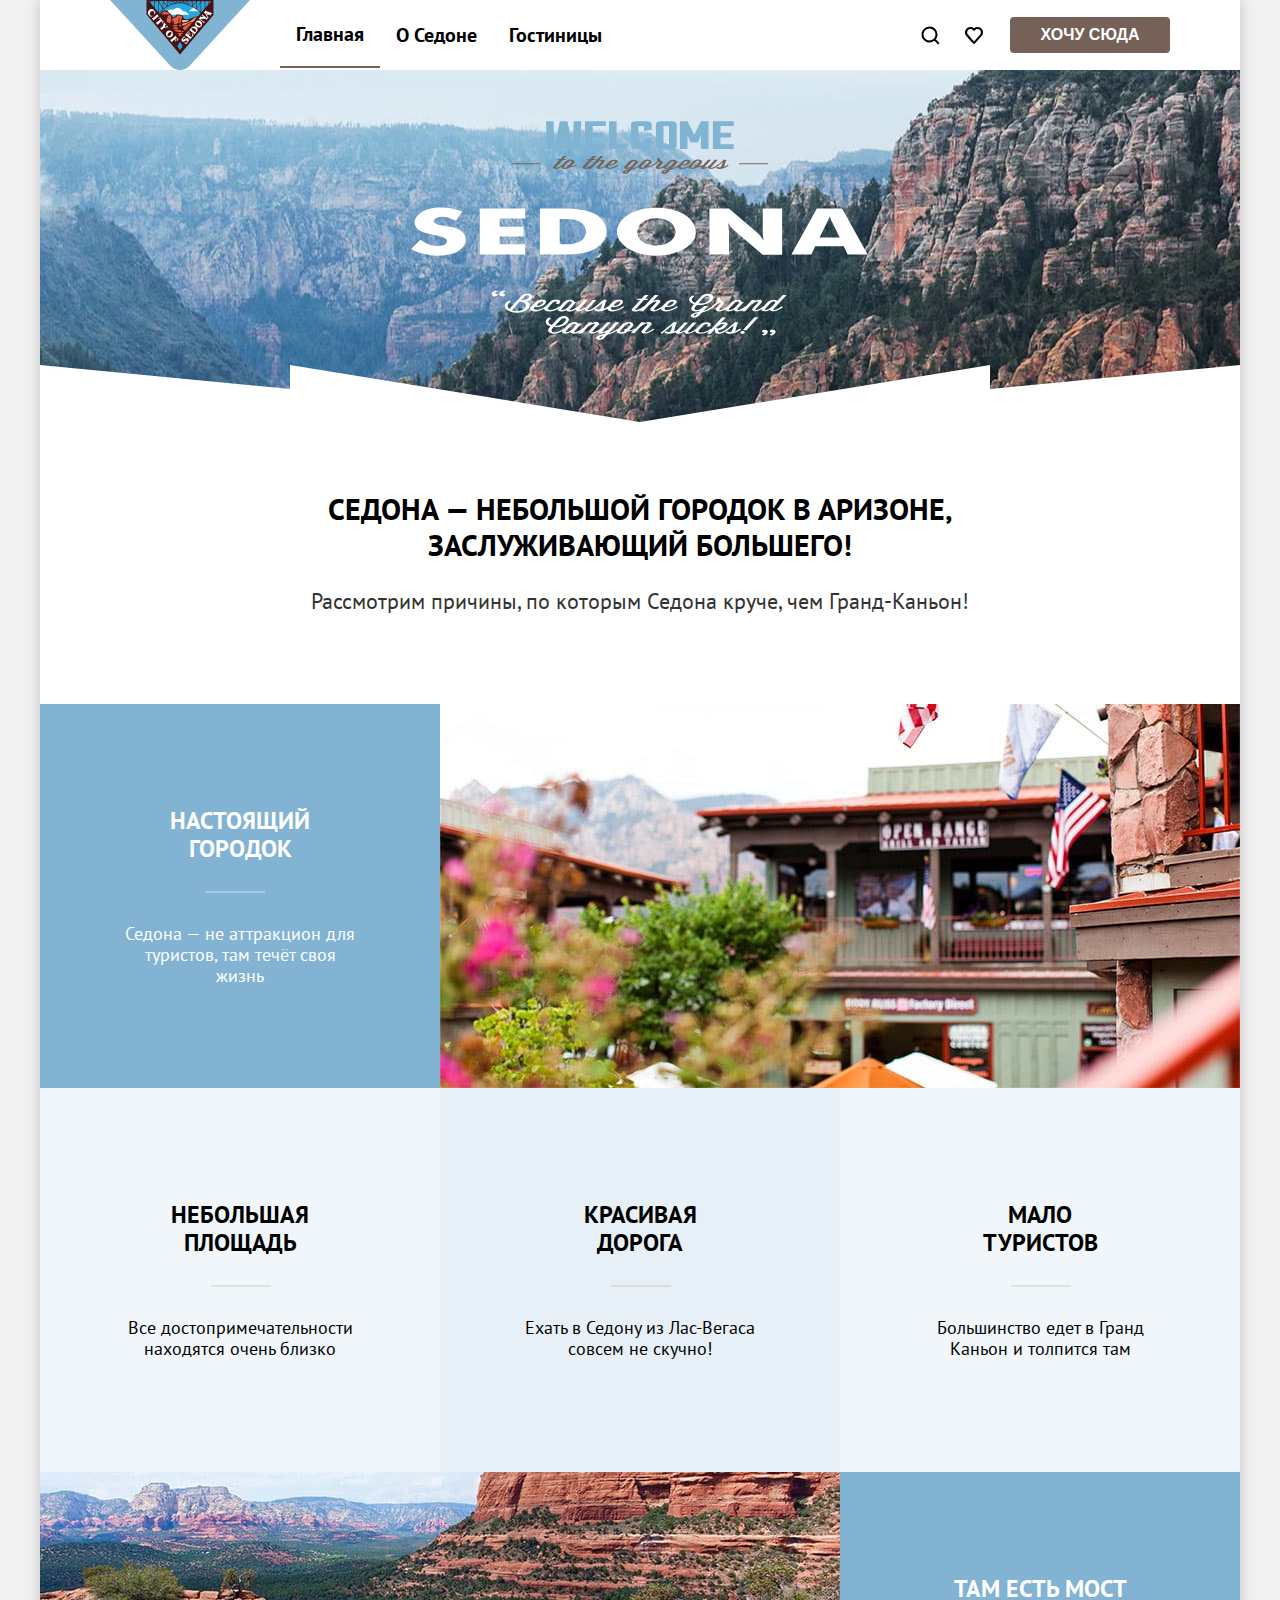
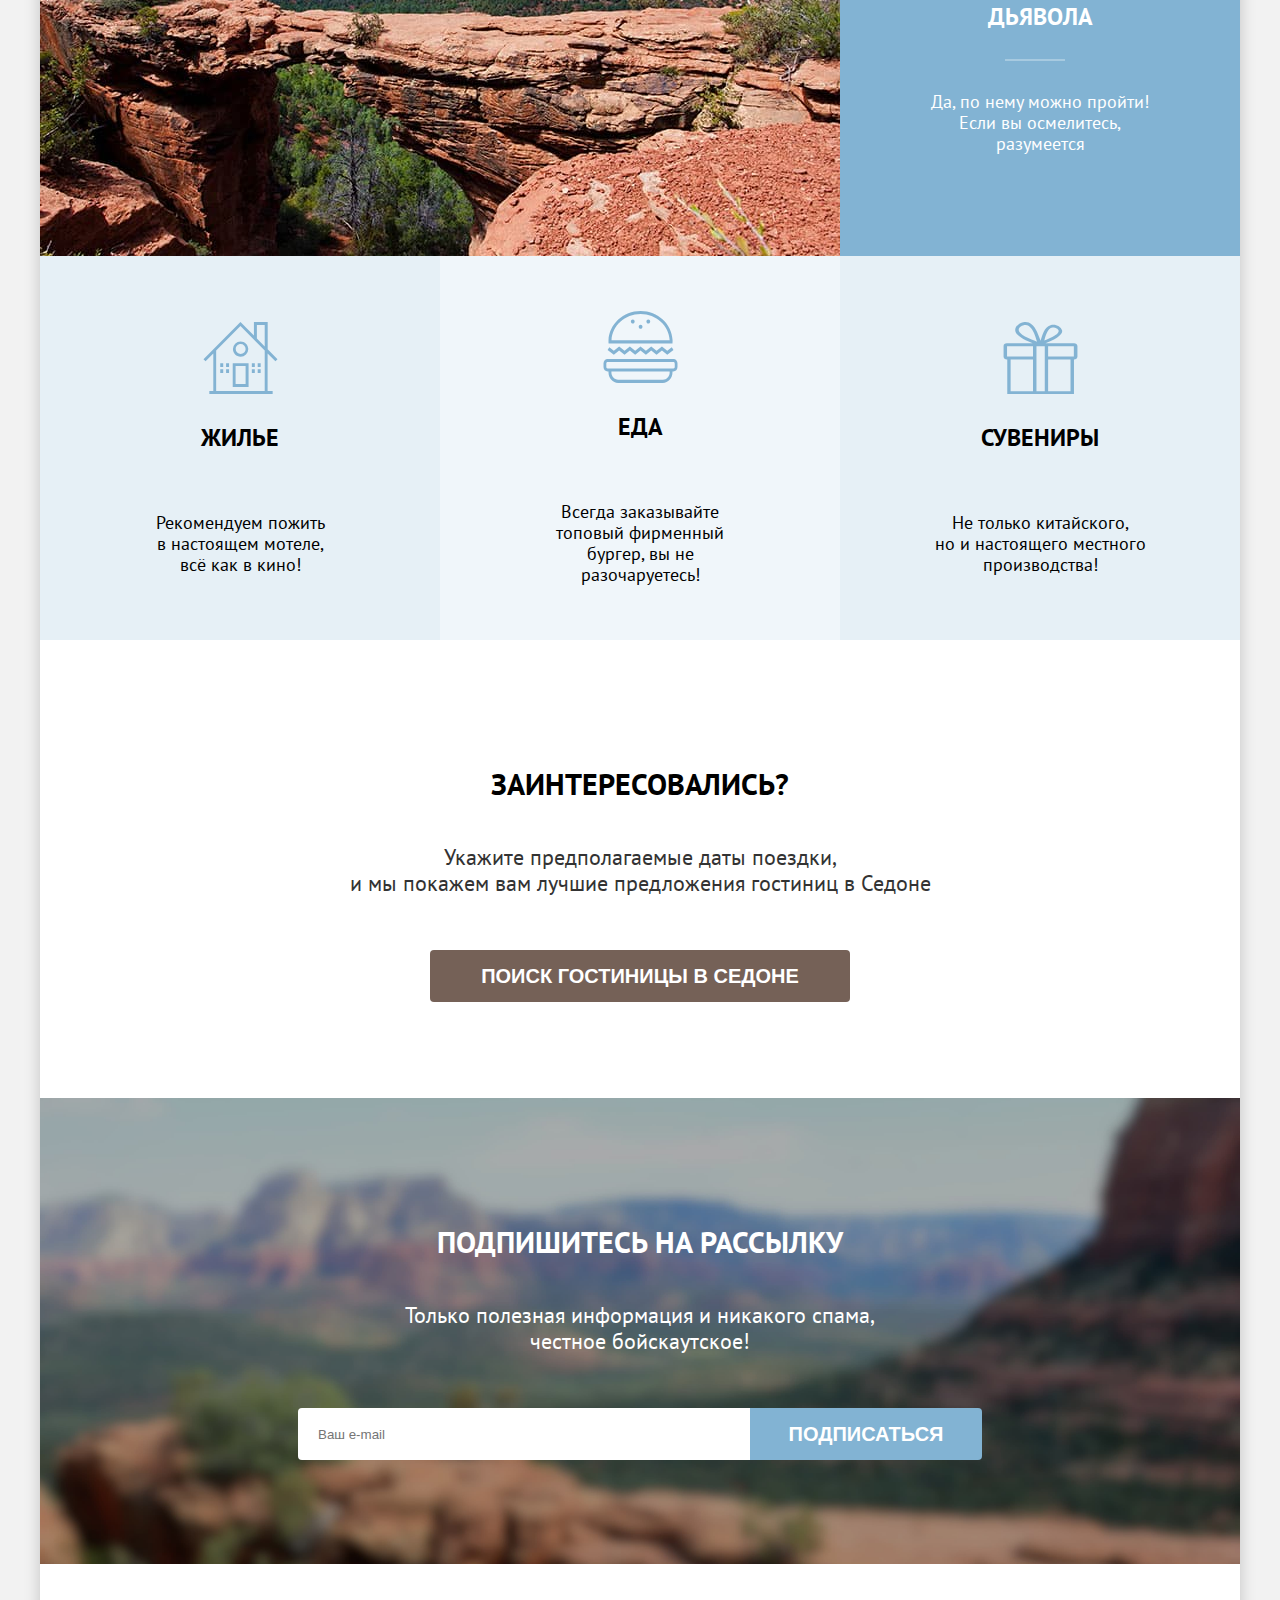
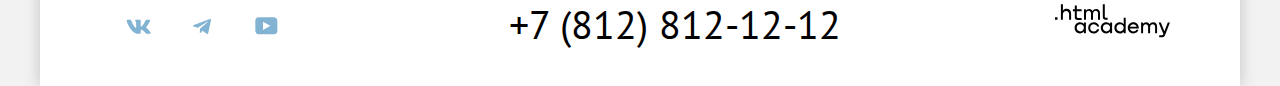
==== index.html @ d8fe6d38 "move to 3 monitors" ====
<!DOCTYPE html>
<html lang="ru">

  <head>
    <meta charset="utf-8">
    <title>HTML Academy: Седона</title>
    <link rel="icon" type="image/png" sizes="32x32" href="images/favicon.png">
    <link rel="stylesheet" href="styles/styles.css">
  </head>

  <body class="null">
    <div class="wrapper">
      <header class="page-header wrapper-inner flex">
        <a class="page-header-link" href="#">
          <img class="page-header-logo" src="images/page-header-logo.svg" width="140" height="70"
            alt="Логотип сайта о городе Седона.">
        </a>
        <nav class="navigation null flex">
          <ul class="navigation-list null flex">
            <li class="navigation-item null">
              <a class="navigation-link navigation-link-current">Главная</a>
            </li>
            <li class="navigation-item null">
              <a class="navigation-link" href="#">О&nbsp;Седоне</a>
            </li>
            <li class="navigation-item null">
              <a class="navigation-link" href="catalog.html">Гостиницы</a>
            </li>
          </ul>
          <ul class="navigation-list null navigation-user flex">
            <li class="navigation-item null">
              <a class="navigation-link navigation-search" href="#">
                <span class="visually-hidden">Поиск</span>
              </a>
            </li>
            <li class="navigation-item null">
              <a class="navigation-link navigation-favorits" href="#">
                <span class="visually-hidden">Избранное</span>
              </a>
            </li>
            <li class="navigation-item null">
              <button class="page-button page-button-brown navigation-button" type="button">Хочу&nbsp;сюда</button>
            </li>
          </ul>
        </nav>
      </header>
      <main class="main-index">
        <section class="hero flex">
          <h1 class="page-title visually-hidden">
            Седона
          </h1>
          <div class="hero-preview">
            <h2 class="section-title visually-hidden">
              Седона - городок в Аризоне
            </h2>
            <img class="hero-logo" src="images/hero-logo.svg" width="458" height="352"
              alt="Логотип приглашение посетить город Седона.">
          </div>
          <div class="hero-motivation wrapper-inner">
            <p class="section-text null hero-text">
              Седона — небольшой городок в Аризоне, <br> заслуживающий большего!
            </p>
            <p class="section-subtext hero-subtext null">
              Рассмотрим причины, по которым Седона круче, чем Гранд-Каньон!
            </p>
          </div>
        </section>
        <section class="advantages">
          <h2 class="section-title visually-hidden">
            Преимущества
          </h2>
          <ul class="advantages-list null flex">
            <li class="advantages-item flex">
              <div class="advantages-card flex">
                <h3 class="advantages-title bottom-white null">
                  Настоящий городок
                </h3>
                <p class="advantages-description null">
                  Седона — не аттракцион для туристов, там течёт своя жизнь
                </p>
              </div>
              <img class="advantages-image" src="images/advantages-property.jpg" width="800" height="384"
                alt="Недвижимость Седоны.">
            </li>
            <li class="advantages-item">
              <div class="advantages-card flex">
                <h3 class="advantages-title bottom-grey null">
                  Небольшая площадь
                </h3>
                <p class="advantages-description null">
                  Все достопримечательности находятся очень близко
                </p>
              </div>
            </li>
            <li class="advantages-item">
              <div class="advantages-card flex">
                <h3 class="advantages-title bottom-grey null">
                  Красивая <br>дорога
                </h3>
                <p class="advantages-description null">
                  Ехать в Седону из Лас-Вегаса совсем не скучно!
                </p>
              </div>
            </li>
            <li class="advantages-item">
              <div class="advantages-card flex">
                <h3 class="advantages-title bottom-grey null">
                  Мало <br>туристов
                </h3>
                <p class="advantages-description null">
                  Большинство едет в Гранд Каньон и толпится там
                </p>
              </div>
            </li>
            <li class="advantages-item flex">
              <img class="advantages-image" src="images/advantages-rocks.jpg" width="800" height="384"
                alt="Скалы Седоны и Мост Дьявола.">
              <div class="advantages-card flex">
                <h3 class="advantages-title bottom-white null">
                  Там есть мост дьявола
                </h3>
                <p class="advantages-description null">
                  Да, по нему можно пройти! Если вы осмелитесь, разумеется
                </p>
              </div>
            </li>
          </ul>
          <ul class="advantages-list null flex">
            <li class="advantages-card advantages-card-color flex">
              <h3 class="advantages-title null advantages-title-house">
                Жилье
              </h3>
              <p class="advantages-description null">
                Рекомендуем пожить <br>в настоящем мотеле, <br>всё как в кино!
              </p>
            </li>
            <li class="advantages-card advantages-card-color flex">
              <h3 class="advantages-title null advantages-title-food">
                Еда
              </h3>
              <p class="advantages-description null">
                Всегда заказывайте <br>топовый фирменный бургер, вы не разочаруетесь!
              </p>
            </li>
            <li class="advantages-card advantages-card-color flex">
              <h3 class="advantages-title null advantages-title-gift">
                Сувениры
              </h3>
              <p class="advantages-description null">
                Не только китайского, <br>но и настоящего местного производства!
              </p>
            </li>
          </ul>
        </section>
        <section class="searching flex">
          <h2 class="section-title visually-hidden">
            Поиск
          </h2>
          <p class="section-text searching-text">
            Заинтересовались?
          </p>
          <p class="section-subtext searching-subtext">
            Укажите предполагаемые даты поездки, <br> и мы покажем вам лучшие предложения гостиниц в Седоне
          </p>
          <button class="page-button page-button-brown searching-button" type="button">Поиск гостиницы в Седоне</button>
        </section>
        <section class="subscribe flex">
          <h2 class="section-title visually-hidden">
            Подписка
          </h2>
          <p class="section-text subscribe-text">
            Подпишитесь на рассылку
          </p>
          <p class="section-subtext subscribe-subtext">
            Только полезная информация и никакого спама, <br> честное бойскаутское!
          </p>
          <form class="subscribe-form" action="https://echo.htmlacademy.ru" method="post">
            <input class="subscribe-input" type="text" placeholder="Ваш e-mail">
            <button class="page-button page-button-blue subscribe-button" type="submit">Подписаться</button>
          </form>
        </section>
      </main>
      <footer class="page-footer">
        <section class="contacts flex">
          <h2 class="section-title visually-hidden">
            Контакты
          </h2>
          <ul class="contacts-list null flex">
            <li class="contacts-item contacts-vk">
              <a class="contacts-link" href="https://vk.com/htmlacademy">
                <svg class="contacts-icon" aria-hidden="true" focusable="false" width="25" height="15" fill="none"
                  xmlns="http://www.w3.org/2000/svg">
                  <path fill-rule="evenodd" clip-rule="evenodd"
                    d="M24.12 1.8c.16-.54 0-.94-.8-.94H20.7c-.67 0-.98.34-1.15.73 0 0-1.33 3.2-3.22 5.27-.61.6-.9.8-1.23.8-.16 0-.41-.2-.41-.75v-5.1c0-.66-.19-.95-.74-.95H9.82c-.42 0-.67.3-.67.59 0 .62.95.76 1.04 2.51v3.8c0 .83-.15.98-.48.98-.9 0-3.06-3.2-4.34-6.88-.25-.72-.5-1-1.18-1H1.57c-.75 0-.9.34-.9.73 0 .68.89 4.07 4.14 8.55 2.17 3.06 5.23 4.72 8 4.72 1.68 0 1.88-.37 1.88-1v-2.32c0-.74.16-.88.7-.88.38 0 1.05.19 2.6 1.66 1.79 1.75 2.08 2.54 3.08 2.54h2.63c.75 0 1.12-.37.9-1.1-.23-.72-1.08-1.77-2.2-3.02-.62-.71-1.54-1.48-1.82-1.86-.39-.5-.28-.71 0-1.15 0 0 3.2-4.42 3.54-5.93Z"
                    fill="#83B3D3" />
                </svg>
                <span class="visually-hidden">
                  VK
                </span>
              </a>
            </li>
            <li class="contacts-item contacts-telegram">
              <a class="contacts-link" href="https://t.me/htmlacademy">
                <svg class="contacts-icon" aria-hidden="true" focusable="false" width="18" height="16" fill="none"
                  xmlns="http://www.w3.org/2000/svg">
                  <path
                    d="M16.79.96.84 7.1c-1.09.44-1.08 1.05-.2 1.32l4.1 1.28 9.47-5.98c.44-.27.85-.13.52.17l-7.68 6.93-.28 4.22c.41 0 .6-.2.83-.41l1.99-1.94 4.13 3.06c.77.42 1.31.2 1.5-.71l2.72-12.8c.28-1.1-.43-1.61-1.16-1.28Z"
                    fill="#83B3D3" />
                </svg>
                <span class="visually-hidden">
                  Telegram
                </span>
              </a>
            </li>
            <li class="contacts-item contacts-youtube">
              <a class="contacts-link" href="https://www.youtube.com/user/htmlacademyru">
                <svg class="contacts-icon" aria-hidden="true" focusable="false" width="23" height="18" fill="none"
                  xmlns="http://www.w3.org/2000/svg">
                  <path
                    d="M18.94.36H3.51C1.65.36.33 1.95.33 3.76v10.09c0 1.91 1.32 3.5 3.18 3.5h15.65c1.64 0 3.17-1.59 3.17-3.4V3.76c-.22-1.8-1.53-3.4-3.39-3.4ZM7.99 12.89V4.82l7.34 4.04-7.34 4.03Z"
                    fill="#83B3D3" />
                </svg>
                <span class="visually-hidden">
                  Youtube
                </span>
              </a>
            </li>
          </ul>
          <a class="contacts-phone" href="tel:+78128121212">
            +7 (812) 812-12-12
          </a>
          <a class="contacts-link" href="https://www.htmlacademy.ru">
            <svg class="contacts-logo" aria-hidden="true" focusable="false" width="115" height="34" fill="none"
              xmlns="http://www.w3.org/2000/svg">
              <path
                d="M0 13.26v2.6h2.5v-2.6H0ZM11.6 4.86c-1.6 0-2.8.7-3.6 1.7h-.1V.36h-2v15.5h2v-5.3c0-2.1 1.3-3.6 3.3-3.6 1.8 0 2.9 1.4 2.9 3.2v5.7h2v-6.1c.1-3-1.8-4.9-4.5-4.9ZM26.6 5.16h-4.8v-3.7h-2v3.8h-1.9v2h1.9v6c0 1.7 1 2.7 2.7 2.7h4.1v-2h-3.7c-.7 0-1.1-.4-1.1-1.1v-5.7h4.8v-2ZM41.1 4.96c-1.6 0-2.9.8-3.5 2.1h-.1c-.6-1.2-1.8-2.1-3.4-2.1-1.4 0-2.5.8-3.1 1.8h-.1v-1.6H29v10.6h2v-5.4c0-2 1-3.5 2.6-3.5 1.5 0 2.4 1 2.4 2.6v6.3h2v-5.6c0-2.4 1.4-3.3 2.6-3.3 1.5 0 2.4 1 2.4 2.6v6.3h2v-6.5c.1-2.5-1.4-4.3-3.9-4.3ZM47.8 13.06c0 1.7 1 2.7 2.8 2.7h2v-2h-1.7c-.7 0-1.1-.4-1.1-1.1V.36h-2v12.7ZM28.9 20.06c-.9-1.1-2.2-1.8-3.9-1.8-3.1 0-5.4 2.3-5.4 5.6s2.3 5.6 5.4 5.6c1.8 0 3-.8 3.8-1.9h.1v1.6h2v-10.6h-2v1.5Zm-3.6 7.4c-2.2 0-3.6-1.6-3.6-3.6s1.4-3.6 3.6-3.6 3.6 1.6 3.6 3.6c0 1.9-1.4 3.6-3.6 3.6ZM44.2 22.36c-.5-2.4-2.6-4.1-5.4-4.1a5.4 5.4 0 0 0-5.6 5.6c0 3.1 2.2 5.6 5.6 5.6 2.8 0 4.9-1.8 5.4-4.2h-2.1a3.4 3.4 0 0 1-3.3 2.3c-2.2 0-3.6-1.6-3.6-3.6s1.4-3.6 3.6-3.6c1.6 0 2.8 1 3.3 2.2h2.1v-.2ZM55.1 20.06c-.9-1.1-2.2-1.8-3.9-1.8-3.1 0-5.4 2.3-5.4 5.6s2.3 5.6 5.4 5.6c1.8 0 3-.8 3.8-1.9h.1v1.6h2v-10.6h-2v1.5Zm-3.6 7.4c-2.2 0-3.6-1.6-3.6-3.6s1.4-3.6 3.6-3.6 3.6 1.6 3.6 3.6c0 1.9-1.5 3.6-3.6 3.6ZM68.7 20.16c-.9-1.1-2.2-1.9-3.9-1.9-3.1 0-5.4 2.3-5.4 5.6s2.2 5.6 5.4 5.6c1.7 0 3-.8 3.8-1.8h.1v1.5h2v-15.4h-2v6.4Zm-3.6 7.3c-2.2 0-3.6-1.6-3.6-3.6s1.4-3.6 3.6-3.6 3.6 1.6 3.6 3.6c-.1 2-1.5 3.6-3.6 3.6ZM78.3 18.26c-3.3 0-5.5 2.5-5.5 5.6 0 3 2.1 5.6 5.5 5.6 2.5 0 4.5-1.3 5.2-3.6h-2.1c-.5 1-1.6 1.6-3 1.6-1.9 0-3.3-1.3-3.4-2.9h8.8c.2-3.6-2-6.3-5.5-6.3Zm0 1.9c1.7 0 3 1 3.3 2.6h-6.5c.3-1.5 1.5-2.6 3.2-2.6ZM98.2 18.26c-1.6 0-2.9.8-3.6 2h-.1c-.6-1.2-1.8-2-3.4-2-1.4 0-2.5.7-3.1 1.8v-1.5h-1.9v10.6h2v-5.4c0-2 1-3.4 2.6-3.5 1.5 0 2.4 1 2.4 2.6v6.3h2v-5.6c0-2.4 1.4-3.3 2.6-3.3 1.5 0 2.4 1 2.4 2.6v6.3h2v-6.5c.1-2.6-1.4-4.4-3.9-4.4ZM109.4 27.36l-3.6-8.9h-2.2l4.8 11.6c-.3.9-.7 1.2-1.7 1.2h-2.5v2h2.5c1.8 0 2.8-.8 3.5-2.6l4.7-12.2h-2.1l-3.4 8.9Z"
                fill="#000" />
            </svg>
          </a>
        </section>
      </footer>
    </div>
    </div>
  </body>

</html>
---- styles/styles.css ----
/* FONTS */

@font-face {
  font-family: "PT Sans";
  font-style: normal;
  font-weight: 400;
  src: url("../fonts/ptsans-400.woff2") format("woff2"),
  url("../fonts/ptsans-400.woff") format("woff");
  font-display: swap;
}

@font-face {
  font-family: "PT Sans";
  font-style: normal;
  font-weight: 700;
  src: url("../fonts/ptsans-700.woff2") format("woff2"),
  url("../fonts/ptsans-700.woff") format("woff");
  font-display: swap;
}

/* COMMON STYLES */

*,
*::before,
*::after {
  box-sizing: border-box;
}

.null {
  margin: 0;
  padding: 0;
}

img {
  max-width: 100%;
  display: block;
}

html {
  height: 100%;
}

body {
  font-family: "PT Sans", sans-serif;
  font-size: 18px;
  line-height: 21px;
  color: #000000;
  background-color: #f2f2f2;
}

.wrapper {
  width: 1200px;
  margin: 0 auto;
  background-color: #ffffff;
  box-shadow: 0 0 15px 0 #00000033;
  display: flex;
  flex-direction: column;
  min-height: 100vh;
}

.wrapper-inner {
  padding: 0 70px;
}

.main-index, .main-inner {
  flex-grow: 1;
}

.flex {
  display: flex;
}

.grid {
  display: grid;
}

.section-text {
  font-weight: 700;
  font-size: 30px;
  line-height: 36px;
  text-transform: uppercase;
}

.section-subtext {
  font-weight: 400;
  font-size: 22px;
  line-height: 26px;
  color: #333333;
}

.visually-hidden {
  position: absolute;
  width: 1px;
  height: 1px;
  margin: -1px;
  padding: 0;
  border: 0;
  clip: rect(0 0 0 0);
  overflow: hidden;
}

/* COMMON BUTTONS STYLES */

.page-button {
  font-weight: 700;
  font-size: 20px;
  line-height: 36px;
  text-transform: uppercase;
  border-radius: 4px;
  border: none;
  color: #ffffff;
}

.page-button:active {
  color: #ffffff4d;
}

.page-button:disabled {
  background: #e5e5e5;
}

.page-button-brown {
  background: #756157;
}

.page-button-brown:hover,
.page-button-brown:focus {
  background: #615048;
  outline: none;
}

.page-button-blue {
  background: #82b3d3;
}

.page-button-blue:hover,
.page-button-blue:focus {
  background: #68a2ca;
  outline: none;
}

/* INDIVIDUAL STYLES */
/* <---------- INDEX.html ----------> */
/* HEADER*/

.page-header {
  font-size: 20px;
  font-weight: 700;
  line-height: 24px;
  text-transform: capitalize;
}

.page-header-link {
  margin-right: 30px;
}

.navigation {
  flex-grow: 1;
  justify-content: space-between;
}

.navigation-list {
  list-style: none;
  align-items: center;
  flex-wrap: wrap;
}

.navigation-link {
  padding: 20px 16px;
  display: block;
  color: #000000;
  text-decoration: none;
}

.navigation-link-current {
  border-bottom: 2px solid #756257;
  padding-bottom: 20px;
}

.navigation-user .navigation-link {
  min-width: 16px;
  min-height: 22px;
}

.navigation-search {
  background-image: url("../images/navigation-search.svg");
  background-repeat: no-repeat;
  background-position: center;
  margin-right: 12px;
}

.navigation-favorits {
  background-image: url("../images/navigation-favorits.svg");
  background-repeat: no-repeat;
  background-position: center;
  margin-right: 20px;
}

.navigation-button {
  font-size: 16px;
  line-height: 20px;
  width: 160px;
  padding: 8px 16px;
}

/* MAIN*/
/* HERO */

.hero {
  flex-direction: column;
  justify-content: center;
}

.hero-preview {
  background: url("../images/hero-bottom.svg") bottom/100% auto no-repeat,
  url("../images/hero-background.jpg") center/100% auto no-repeat;
  vertical-align: bottom;
  background-color: #ffffff;
}

.hero-logo  {
  display: block;
  margin: 0 auto;
  padding: 51px 0 82px
}

.hero-motivation {
  padding-top: 69px;
  padding-bottom: 90px;
}

.hero-text {
  margin-bottom: 25px;
  text-align: center;
}

.hero-subtext {
  text-align: center;
}

/* ADVANTAGES */

.advantages-list {
  flex-wrap: wrap;
  list-style: none;
}

.advantages-card {
  width: 400px;
  min-height: 384px;
  box-sizing: border-box;
  flex-direction: column;
  justify-content: center;
  padding-left: 85px;
  padding-right: 85px;
}

.advantages-item:nth-child(even) {
  background-color: #83b3d31f;
}

.advantages-item:nth-child(odd) {
  background-color: #83b3d333;
}

.advantages-item:first-of-type {
  background-color: #82b3d3;
  color: #ffffff;
}

.advantages-item:last-of-type {
  background-color: #82b3d3;
  color: #ffffff;
}

.advantages-card-color:nth-child(even) {
  background-color: #83b3d31f;
}

.advantages-card-color:nth-child(odd) {
  background-color: #83b3d333;
}

.advantages-title {
  font-weight: 700;
  font-size: 24px;
  line-height: 28px;
  text-align: center;
  text-transform: uppercase;
  padding-bottom: 30px;
  margin-bottom: 30px;
  position: relative;
}

.bottom-grey::after {
  content: "";
  position: absolute;
  width: 60px;
  bottom: 0;
  left: 86px;
  border-bottom: solid 2px #b3b3b3;
  opacity: 0.3;
}

.bottom-white::after {
  content: "";
  position: absolute;
  width: 60px;
  bottom: 0;
  left: 80px;
  border-bottom: solid 2px #ffffff;
  opacity: 0.3;
}

.advantages-description {
  font-weight: 400;
  text-align: center;
}

.advantages-title-house {
  display: flex;
  flex-direction: column;
}

.advantages-title-house::before {
  content: "";
  margin: 0 auto 30px;
  width: 75px;
  height: 72px;
  background-image: url("../images/house.svg");
  background-size: 75px 72px;
  background-repeat: no-repeat;
}

.advantages-title-food {
  display: flex;
  flex-direction: column;
}

.advantages-title-food::before {
  content: "";
  margin: 0 auto 30px;
  width: 75px;
  height: 72px;
  background-image: url("../images/food.svg");
  background-size: 75px 72px;
  background-repeat: no-repeat;
}

.advantages-title-gift {
  display: flex;
  flex-direction: column;
}

.advantages-title-gift::before {
  content: "";
  margin: 0 auto 30px;
  width: 75px;
  height: 72px;
  background-image: url("../images/gift.svg");
  background-size: 75px 72px;
  background-repeat: no-repeat;
}

/* SEARCHING */

.searching {
  padding: 96px 0;
  flex-direction: column;
}

.searching-text {
  margin-bottom: 20px;
  text-align: center;
}

.searching-subtext {
  margin-bottom: 54px;
  text-align: center;
}

.searching-button {
  margin: 0 auto;
  width: 420px;
  padding: 8px 50px;
}

/* SUBSCRIBE */

.subscribe {
  padding: 96px 0 104px;
  background-image: url("../images/subscribe-background.jpg");
  background-size: 100% auto;
  color: #ffffff;
  flex-direction: column;
}

.subscribe-text {
  margin-bottom: 20px;
  text-align: center;
}

.subscribe-subtext {
  margin-bottom: 54px;
  color: #ffffff;
  text-align: center;
}

.subscribe-form {
  margin: 0 auto;
  display: flex;
  align-items: center;
}

.subscribe-input {
  width: 452px;
  height: 52px;
  border-radius: 4px 0 0 4px;
  border: 0;
  padding: 12px 20px;
}

.subscribe-button {
  width: 232px;
  padding: 8px 30px;
  border-radius: 0 4px 4px 0;
}

/*FOOTER*/
/* CONTACTS */

.page-footer {
  padding: 40px 70px 30px;
}

.contacts {
  justify-content: space-between;
}

.contacts-list {
  list-style: none;
  flex-wrap: wrap;
}

.contacts-item {
  width: 56px;
  height: 44px;
}

.contacts-item:not(:last-of-type) {
  margin-right: 8px;
  margin-bottom: 8px;
}

.contacts-link {
  display: block;
  height: 100%;
  text-decoration: none;
  position: relative;
}

.contacts-icon {
  position: absolute;
  top: 0;
  right: 0;
  bottom: 0;
  left: 0;
  margin: auto;
}

.contacts-icon:hover path,
.contacts-icon:focus path {
  fill: #68A2CA;
}

.contacts-icon:active path {
  fill: #9ab0bf;
}

.contacts-phone {
  font-weight: 400;
  font-size: 40px;
  line-height: 40px;
  color: #000000;
  text-decoration: none;
}

.contacts-phone:hover,
.contacts-phone:focus {
  color: #756157;
}

.contacts-phone:active {
  color: #9e9d9c;
}

.contacts-logo:hover path,
.contacts-logo:focus path {
  fill: #756157;
}

.contacts-logo:active path {
  fill: #9e9d9c;
}

/* <---------- CATALOG.html ----------> */
/* CATALOG-SEARCHING */

.catalog {
  padding-top: 35px;
  padding-bottom: 70px;
  background-image: url("../images/catalog-background.jpg");
  background-repeat: no-repeat;
  flex-direction: column;
  color: #ffffff;
}

.catalog-title {
  margin: 0 0 8px;
  font-weight: 700;
  font-size: 60px;
  line-height: 78px;
}

.breadcrumbs {
  margin: 0 0 40px;
  padding: 0;
  list-style: none;
  font-size: 16px;
  position: relative;
}

.breadcrumbs-link:first-of-type::after {
  content: "";
  position: absolute;
  top: 6px;
  left: 23px;
  width: 8px;
  height: 11px;
  background-image: url("../images/arrow.svg");
  background-size: 8px 11px;
  background-repeat: no-repeat;
}

.breadcrumbs-link {
  text-decoration: none;
  color: #ffffff;
}

.breadcrumbs-link:hover {
  color: #dfe2e3;
}

.breadcrumbs-link:active {
  color: #c7cccf;
}

.breadcrumbs-svg:hover path {
  fill: #dfe2e3;
}

.breadcrumbs-svg:active path {
  fill: #c7cccf;
}

.breadcrumbs-item:not(:last-of-type) {
  margin-right: 28px;
}

.catalog-form {
  justify-content: space-between;
}

.catalog-right {
  width: 549px;
  justify-content: space-between;
}

.catalog-grouped {
  border: none;
}

.catalog-grouped:not(:last-of-type) {
  margin-right: 70px;
}

.catalog-legend {
  margin-bottom: 32px;
  font-weight: 700;
  font-size: 20px;
  line-height: 24px;
}

.catalog-list {
  list-style: none;
  line-height: 23px;
}

.catalog-item:not(:last-of-type) {
  margin-bottom: 16px;
}

.catalog-label {
  position: relative;
  display: block;
  padding-left: 36px;
}

.catalog-label:hover {
  opacity: 0.6;
}

.catalog-label:active {
  opacity: 0.3;
}

.catalog-point {
  position: absolute;
  top: 2px;
  left: 0;
  width: 20px;
  height: 20px;
  border: none;
  background: #FFFFFF;
}

.catalog-mark {
  border-radius: 4px;
}

.catalog-checkbox:checked + .catalog-mark {
  content: "";
  position: absolute;
  background-image: url(../images/mark.svg);
  background-repeat: no-repeat;
  background-position: center;
}

.catalog-dotted {
  border-radius: 20px;
}

.catalog-radio:checked + .catalog-dotted {
  content: "";
  position: absolute;
  background-image: url(../images/dot.svg);
  background-repeat: no-repeat;
  background-position: center;
}

.catalog-range {
  flex-direction: column;
  margin-right: auto;
}

.catalog-range-fields {
  margin-bottom: 36px;
}

.catalog-range-input {
  width: 143px;
  height: 48px;
  padding: 12px 20px;
  font-weight: 700;
  line-height: 24px;
  border: none;
}

.catalog-range-input::placeholder {
  text-align: right;
}

.catalog-range-input:first-of-type {
  margin-right: 2px;
}

.catalog-range-input:focus {
  outline: 2px solid #68a2ca;
}

.catalog-range-input:active {
  outline: 2px solid #000000;
}

.radius-left {
  border-radius: 4px 0 0 4px;
}

.radius-right {
  border-radius: 0 4px 4px 0;
}

.range-scale {
  position: relative;
  height: 4px;
  background-color: #ffffff4d;
}

.range-bar {
  position: absolute;
  height: 4px;
  background-color: #ffffff;
  width: 200px;
}

.range-toggle {
  position: absolute;
  width: 20px;
  height: 20px;
  background: #ffffff;
  border: none;
  border-radius: 5px;
}

.range-toggle:focus {
  border: 2px solid #68a2ca;
  outline: 2px solid #68a2ca;
}

.toggle-min {
  top: -8px;
  left: -10px;
}

.toggle-max {
  top: -8px;
  right: -10px;
}

.catalog-searching-buttons {
  flex-direction: column;
}

.catalog-button-submit {
  font-size: 16px;
  line-height: 20px;
  padding: 8px 50px;
  margin-bottom: 32px;
}

.catalog-button-reset {
  font-size: 16px;
  line-height: 20px;
  padding: 8px 50px;
  background-color: transparent;
}

.catalog-button-reset:hover {
  color: #c3c8cb;
}

.catalog-button-reset:focus {
  outline: 3px solid #83b3d3;
  border-radius: 4px;
}

.catalog-button-reset:active {
  color: #c7cccf;
}

.catalog-button-reset:disabled {
  color: #b7bdc1;
}

/* SEARCHING-RESULT */

.searching-result {
  padding-top: 50px;
  padding-bottom: 40px;
}

.result-navigation {
  justify-content: space-between;
  align-items: center;
}

.result-navigation-count {
  font-weight: 700;
  font-size: 30px;
  line-height: 36px;
  text-transform: uppercase;
  color: #000000;
}

.result-navigation-select {
  width: 292px;
  border: 2px solid #e5e5e5;
  padding: 14px 20px;
  border-radius: 4px;
}

.result-navigation-select:hover,
.result-navigation-select:focus {
  border-color: #68a2ca;
}

.result-navigation-select:focus {
  outline: 2px solid #68a2ca;
}

.result-navigation-select:active {
  border-color: #3F5E72;
}

.result-navigation-select:disabled {
  color: #b3b3b3;
  border-color: #b3b3b3;
}

.result-navigation-list {
  list-style: none;
  align-items: center;
}

.result-navigation-item {
  border: 2px solid #e5e5e5;
  border-radius: 4px;
}

.result-navigation-item:hover {
  border-color: #000000;
}

.result-navigation-item:focus {
  border-color: #68a2ca;
}

.visual-current {
  border: 2px solid #000000;
}

.result-navigation-item:not(:last-of-type) {
  margin-right: 8px;
}

.result-navigation-link {
  text-decoration: none;
  width: 48px;
  height: 48px;
  align-items: center;
  justify-content: center;
}

.searching-result-area {
  grid-template-columns: repeat(3, 340px);
  gap: 20px;
  padding-top: 40px;
  padding-bottom: 40px;
}

.accommodation-card {
  min-height: 438px;
  padding: 20px;
  border: 1px solid #e6e6e6;
  border-radius: 4px;
}

.accommodation-card-link {
  text-decoration: none;
  color: #000000;
}

.accommodation-card-image {
  margin-bottom: 16px;
}

.accommodation-card-title {
  margin: 0 0 16px;
  padding: 0;
  font-weight: 700;
  font-size: 24px;
  line-height: 28px;
}

.hotel-rank {
  grid-template-columns: 140px 140px;
  gap: 20px;
}

.accommodation-type {
  margin: 0;
  color: #333333;
}

.accommodation-price {
  margin: 0;
  text-align: right;
  color: #333333;
}

.accommodation-button {
  font-size: 16px;
  line-height: 20px;
  padding: 8px 0;
}

.accommodation-button-add {
  background: #7db54f;
}

.accommodation-button-add:hover,
.accommodation-button-add:focus {
  background: #6C9E42;
}

.accommodation-button-add:active {
  color: #ffffff4d;
}

.accommodation-stars {
  list-style: none;
}

.accommodation-rating {
  line-height: 20px;
  text-align: center;
  text-transform: uppercase;
}

.pagination {
  list-style: none;
}

.pagination-link {
  display: block;
  width: 60px;
  height: 60px;
  padding-top: 11.36px;
  background-color: #82b3d3;
  border-radius: 4px;
  text-align: center;
  font-weight: 700;
  font-size: 20px;
  line-height: 36px;
  text-decoration: none;
  color: #ffffff;
}

.pagination-link-current {
  color: #000000;
  background-color: #f2f2f2;
}

.pagination-link:hover:not(.pagination-link-empty, .pagination-link-current),
.pagination-link:focus:not(.pagination-link-empty,
.pagination-link-current) {
  background-color: #68a2ca;
  outline: none;
}

.pagination-link:active:not(.pagination-link-empty,
.pagination-link-current) {
  background-color: #82b3d3 ;
  color: #ffffff4d;
}

.pagination-item:not(:last-of-type) {
  margin-right: 8px;
}

.pagination-link-empty {
  color: #000000;
  background-color: transparent;
}
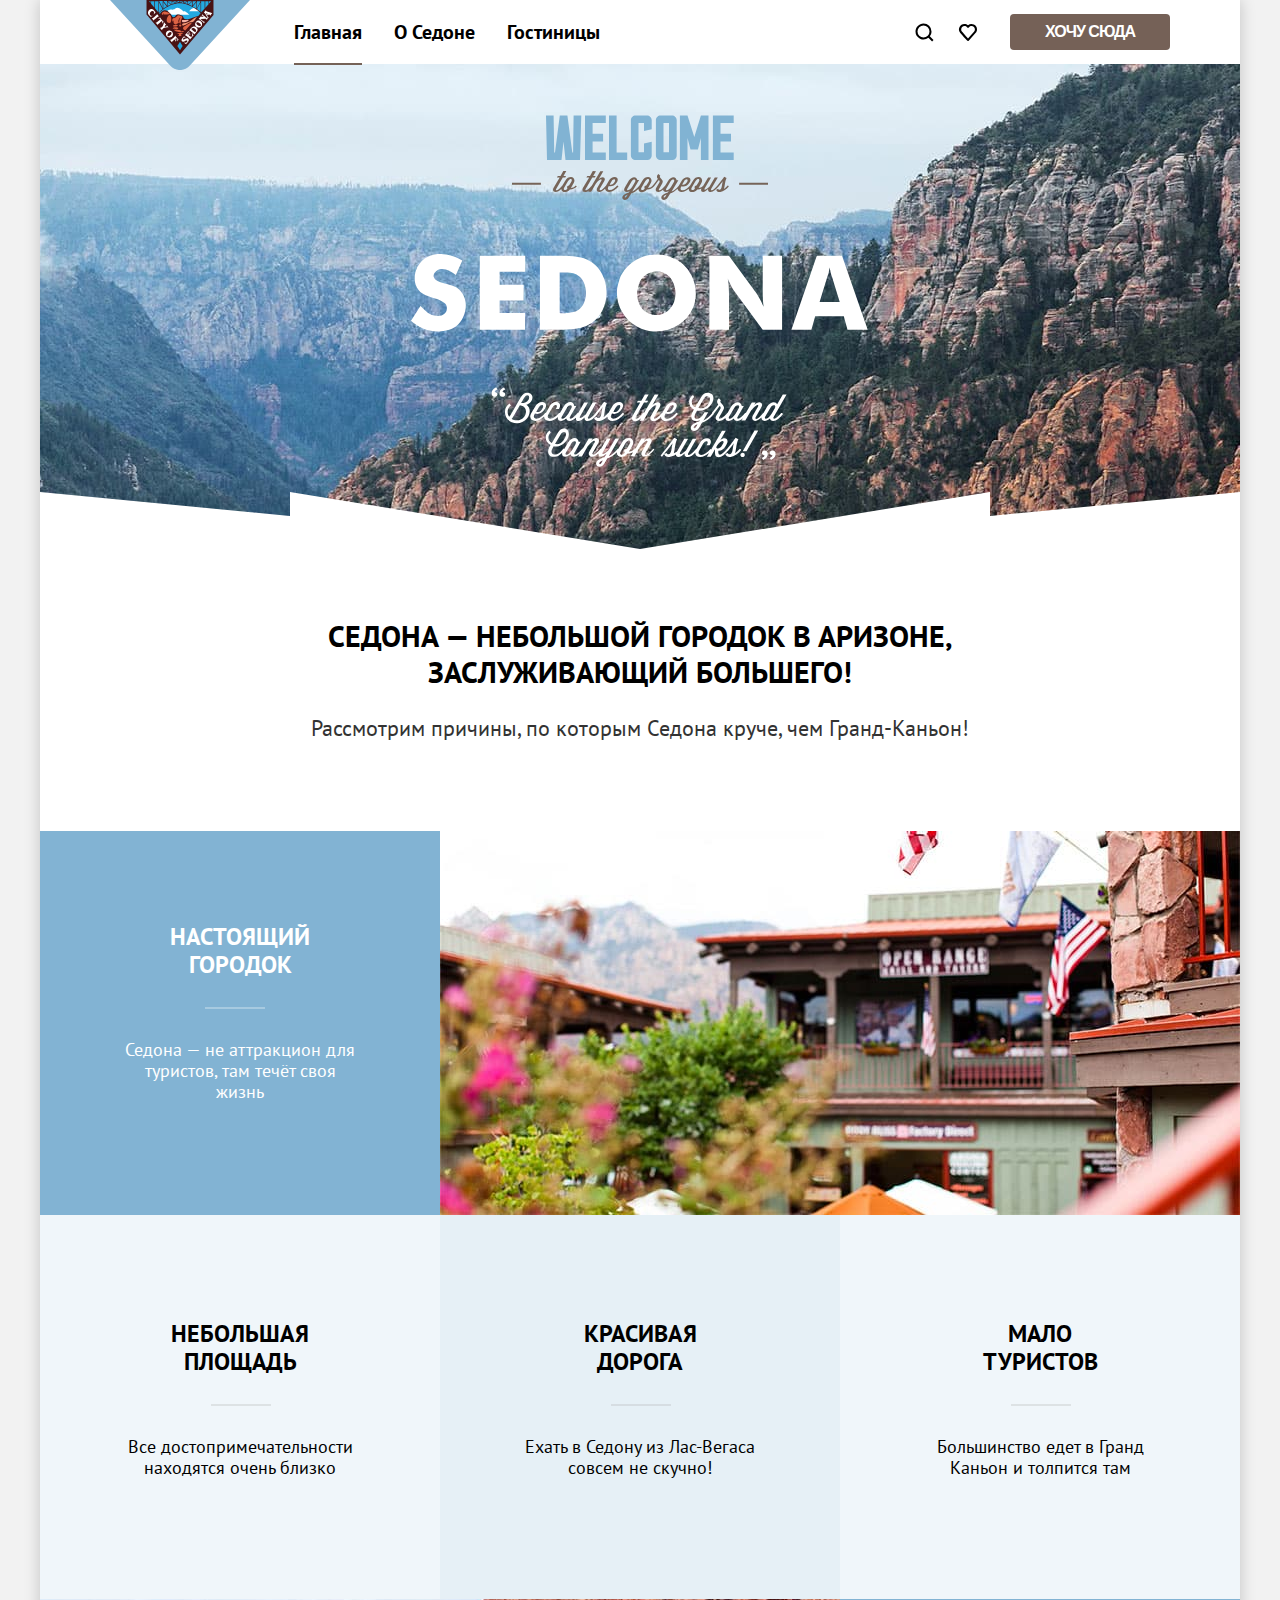
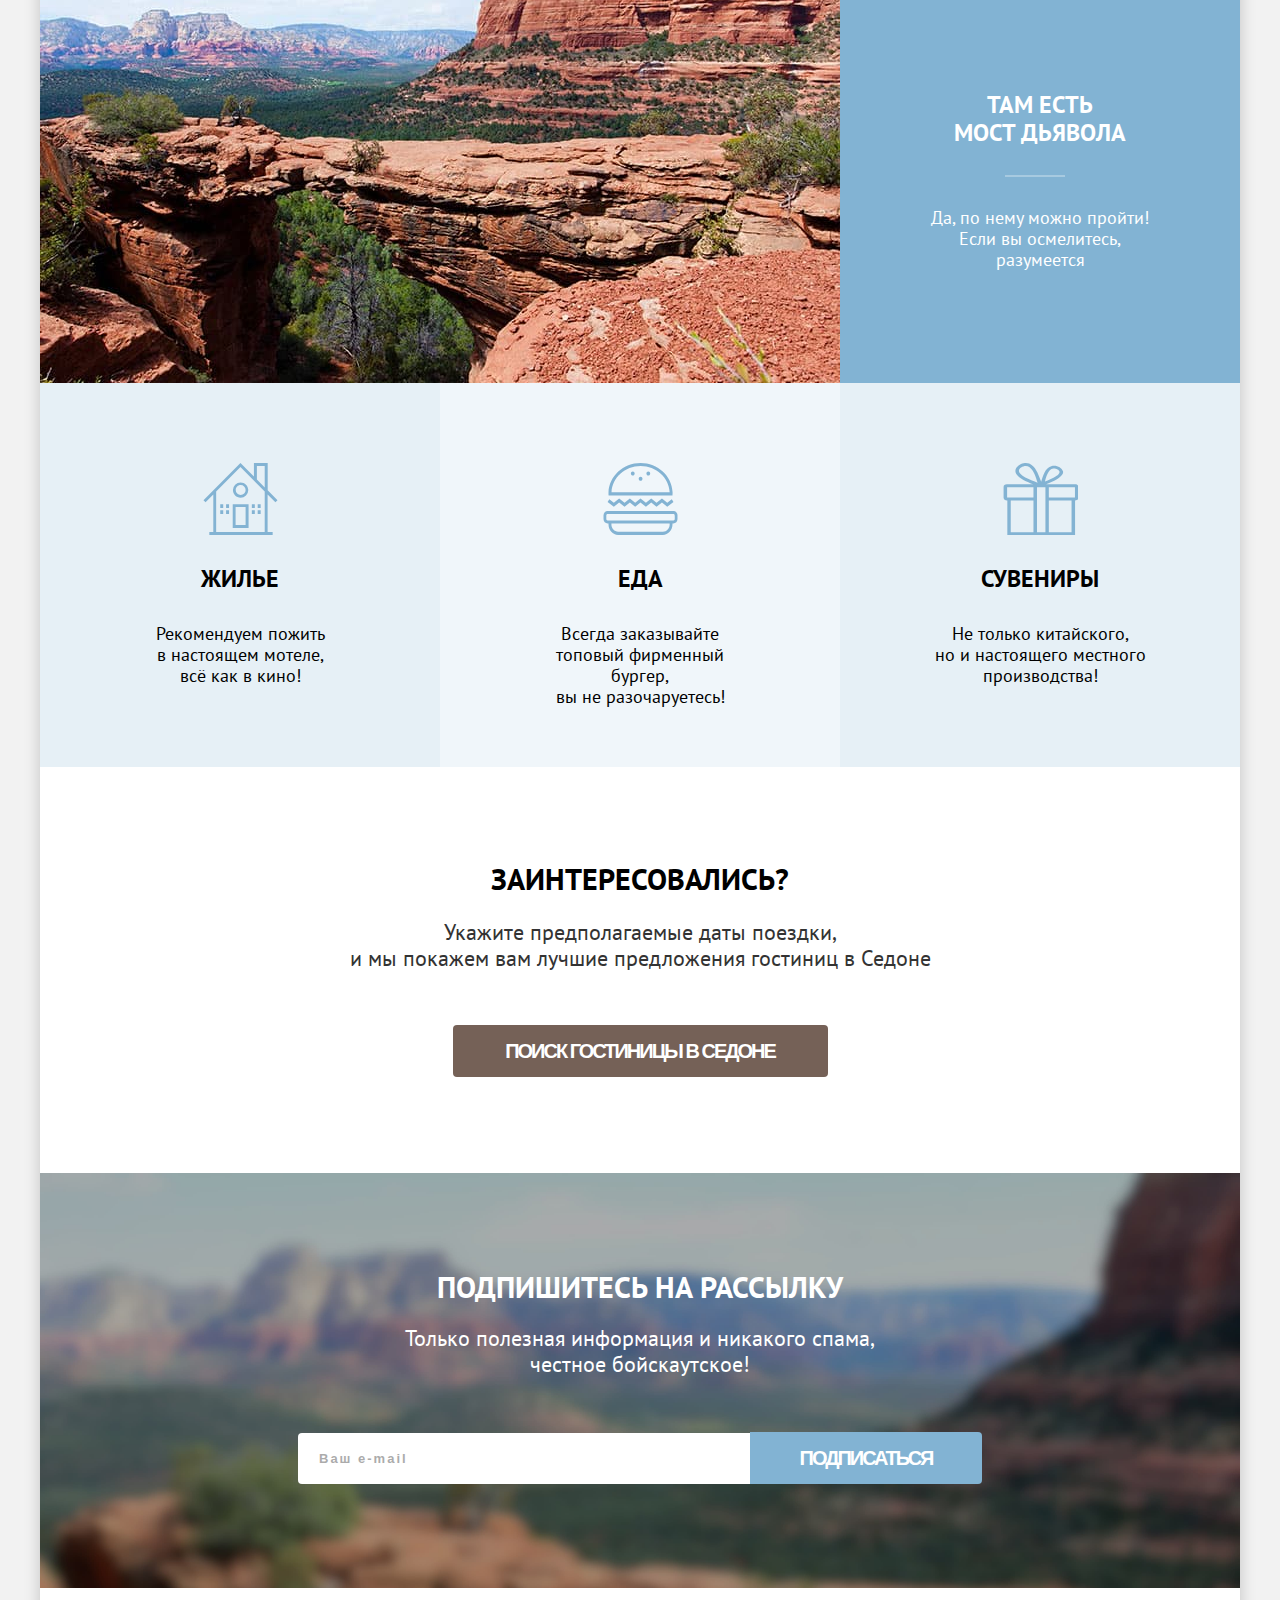
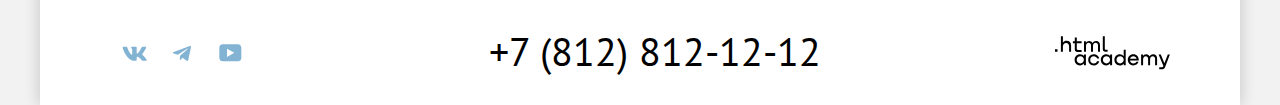
==== commit a2c9c090: "pp index" ====
--- a/index.html
+++ b/index.html
@@ -4,6 +4,7 @@
   <head>
     <meta charset="utf-8">
     <title>HTML Academy: Седона</title>
+    <link rel="icon" href="favicon.ico">
     <link rel="icon" type="image/png" sizes="32x32" href="images/favicon.png">
     <link rel="stylesheet" href="styles/styles.css">
   </head>
@@ -18,28 +19,40 @@
         <nav class="navigation null flex">
           <ul class="navigation-list null flex">
             <li class="navigation-item null">
-              <a class="navigation-link navigation-link-current">Главная</a>
-            </li>
-            <li class="navigation-item null">
-              <a class="navigation-link" href="#">О&nbsp;Седоне</a>
-            </li>
-            <li class="navigation-item null">
-              <a class="navigation-link" href="catalog.html">Гостиницы</a>
+              <a class="navigation-link navigation-link-current">
+                Главная
+              </a>
+            </li>
+            <li class="navigation-item null">
+              <a class="navigation-link" href="#">
+                О&nbsp;Седоне
+              </a>
+            </li>
+            <li class="navigation-item null">
+              <a class="navigation-link" href="catalog.html">
+                Гостиницы
+              </a>
             </li>
           </ul>
           <ul class="navigation-list null navigation-user flex">
             <li class="navigation-item null">
               <a class="navigation-link navigation-search" href="#">
-                <span class="visually-hidden">Поиск</span>
+                <span class="visually-hidden">
+                  Поиск.
+                </span>
               </a>
             </li>
             <li class="navigation-item null">
               <a class="navigation-link navigation-favorits" href="#">
-                <span class="visually-hidden">Избранное</span>
-              </a>
-            </li>
-            <li class="navigation-item null">
-              <button class="page-button page-button-brown navigation-button" type="button">Хочу&nbsp;сюда</button>
+                <span class="visually-hidden">
+                  Избранное.
+                </span>
+              </a>
+            </li>
+            <li class="navigation-item null">
+              <button class="page-button page-button-brown navigation-button" type="button">
+                Хочу&nbsp;сюда
+              </button>
             </li>
           </ul>
         </nav>
@@ -47,27 +60,27 @@
       <main class="main-index">
         <section class="hero flex">
           <h1 class="page-title visually-hidden">
-            Седона
+            Седона.
           </h1>
           <div class="hero-preview">
             <h2 class="section-title visually-hidden">
-              Седона - городок в Аризоне
+              Седона&nbsp;&mdash; городок в&nbsp;Аризоне.
             </h2>
             <img class="hero-logo" src="images/hero-logo.svg" width="458" height="352"
               alt="Логотип приглашение посетить город Седона.">
           </div>
           <div class="hero-motivation wrapper-inner">
             <p class="section-text null hero-text">
-              Седона — небольшой городок в Аризоне, <br> заслуживающий большего!
+              Седона&nbsp;&mdash; небольшой городок в&nbsp;Аризоне, <br> заслуживающий большего!
             </p>
             <p class="section-subtext hero-subtext null">
-              Рассмотрим причины, по которым Седона круче, чем Гранд-Каньон!
+              Рассмотрим причины, по&nbsp;которым Седона круче, чем Гранд-Каньон!
             </p>
           </div>
         </section>
         <section class="advantages">
           <h2 class="section-title visually-hidden">
-            Преимущества
+            Преимущества.
           </h2>
           <ul class="advantages-list null flex">
             <li class="advantages-item flex">
@@ -76,103 +89,99 @@
                   Настоящий городок
                 </h3>
                 <p class="advantages-description null">
-                  Седона — не аттракцион для туристов, там течёт своя жизнь
+                  Седона&nbsp;&mdash; не&nbsp;аттракцион для туристов, там течёт своя жизнь
                 </p>
               </div>
               <img class="advantages-image" src="images/advantages-property.jpg" width="800" height="384"
                 alt="Недвижимость Седоны.">
             </li>
-            <li class="advantages-item">
-              <div class="advantages-card flex">
+            <li class="advantages-item advantages-card advantages-card-center flex">
                 <h3 class="advantages-title bottom-grey null">
                   Небольшая площадь
                 </h3>
                 <p class="advantages-description null">
                   Все достопримечательности находятся очень близко
                 </p>
-              </div>
-            </li>
-            <li class="advantages-item">
-              <div class="advantages-card flex">
+            </li>
+            <li class="advantages-item advantages-card advantages-card-center flex">
                 <h3 class="advantages-title bottom-grey null">
                   Красивая <br>дорога
                 </h3>
                 <p class="advantages-description null">
-                  Ехать в Седону из Лас-Вегаса совсем не скучно!
+                  Ехать в&nbsp;Седону из&nbsp;Лас-Вегаса совсем не&nbsp;скучно!
                 </p>
-              </div>
-            </li>
-            <li class="advantages-item">
-              <div class="advantages-card flex">
+            </li>
+            <li class="advantages-item advantages-card advantages-card-center flex">
                 <h3 class="advantages-title bottom-grey null">
                   Мало <br>туристов
                 </h3>
                 <p class="advantages-description null">
-                  Большинство едет в Гранд Каньон и толпится там
+                  Большинство едет в&nbsp;Гранд Каньон и&nbsp;толпится там
                 </p>
-              </div>
             </li>
             <li class="advantages-item flex">
               <img class="advantages-image" src="images/advantages-rocks.jpg" width="800" height="384"
                 alt="Скалы Седоны и Мост Дьявола.">
               <div class="advantages-card flex">
                 <h3 class="advantages-title bottom-white null">
-                  Там есть мост дьявола
+                  Там есть <br>мост дьявола
                 </h3>
                 <p class="advantages-description null">
-                  Да, по нему можно пройти! Если вы осмелитесь, разумеется
+                  Да, по&nbsp;нему можно пройти! Если вы&nbsp;осмелитесь, разумеется
                 </p>
               </div>
             </li>
           </ul>
           <ul class="advantages-list null flex">
-            <li class="advantages-card advantages-card-color flex">
-              <h3 class="advantages-title null advantages-title-house">
+            <li class="advantages-card advantages-card-bottom advantages-card-color flex">
+              <h3 class="advantages-title advantages-title-bottom null advantages-title-house">
                 Жилье
               </h3>
               <p class="advantages-description null">
-                Рекомендуем пожить <br>в настоящем мотеле, <br>всё как в кино!
+                Рекомендуем пожить <br>в&nbsp;настоящем мотеле, <br>всё как в&nbsp;кино!
               </p>
             </li>
-            <li class="advantages-card advantages-card-color flex">
-              <h3 class="advantages-title null advantages-title-food">
+            <li class="advantages-card advantages-card-bottom advantages-card-color flex">
+              <h3 class="advantages-title advantages-title-bottom null advantages-title-food">
                 Еда
               </h3>
               <p class="advantages-description null">
-                Всегда заказывайте <br>топовый фирменный бургер, вы не разочаруетесь!
+                Всегда заказывайте <br>топовый фирменный бургер, вы&nbsp;не&nbsp;разочаруетесь!
               </p>
             </li>
-            <li class="advantages-card advantages-card-color flex">
-              <h3 class="advantages-title null advantages-title-gift">
+            <li class="advantages-card advantages-card-bottom advantages-card-color flex">
+              <h3 class="advantages-title advantages-title-bottom null advantages-title-gift">
                 Сувениры
               </h3>
               <p class="advantages-description null">
-                Не только китайского, <br>но и настоящего местного производства!
+                Не&nbsp;только китайского, <br>но&nbsp;и&nbsp;настоящего местного производства!
               </p>
             </li>
           </ul>
         </section>
         <section class="searching flex">
           <h2 class="section-title visually-hidden">
-            Поиск
+            Поиск.
           </h2>
-          <p class="section-text searching-text">
+          <p class="section-text searching-text null">
             Заинтересовались?
           </p>
           <p class="section-subtext searching-subtext">
-            Укажите предполагаемые даты поездки, <br> и мы покажем вам лучшие предложения гостиниц в Седоне
+            Укажите предполагаемые даты поездки, <br> и&nbsp;мы&nbsp;покажем вам лучшие предложения гостиниц
+            в&nbsp;Седоне
           </p>
-          <button class="page-button page-button-brown searching-button" type="button">Поиск гостиницы в Седоне</button>
+          <button class="page-button page-button-brown searching-button" type="button">Поиск гостиницы
+            в&nbsp;Седоне</button>
         </section>
         <section class="subscribe flex">
           <h2 class="section-title visually-hidden">
-            Подписка
+            Подписка.
           </h2>
-          <p class="section-text subscribe-text">
-            Подпишитесь на рассылку
+          <p class="section-text subscribe-text null">
+            Подпишитесь на&nbsp;рассылку
           </p>
-          <p class="section-subtext subscribe-subtext">
-            Только полезная информация и никакого спама, <br> честное бойскаутское!
+          <p class="section-subtext subscribe-subtext null">
+            Только полезная информация и&nbsp;никакого спама, <br> честное бойскаутское!
           </p>
           <form class="subscribe-form" action="https://echo.htmlacademy.ru" method="post">
             <input class="subscribe-input" type="text" placeholder="Ваш e-mail">
@@ -183,7 +192,7 @@
       <footer class="page-footer">
         <section class="contacts flex">
           <h2 class="section-title visually-hidden">
-            Контакты
+            Контакты.
           </h2>
           <ul class="contacts-list null flex">
             <li class="contacts-item contacts-vk">
@@ -195,7 +204,7 @@
                     fill="#83B3D3" />
                 </svg>
                 <span class="visually-hidden">
-                  VK
+                  VK.
                 </span>
               </a>
             </li>
@@ -208,7 +217,7 @@
                     fill="#83B3D3" />
                 </svg>
                 <span class="visually-hidden">
-                  Telegram
+                  Telegram.
                 </span>
               </a>
             </li>
@@ -221,7 +230,7 @@
                     fill="#83B3D3" />
                 </svg>
                 <span class="visually-hidden">
-                  Youtube
+                  Youtube.
                 </span>
               </a>
             </li>
@@ -229,17 +238,222 @@
           <a class="contacts-phone" href="tel:+78128121212">
             +7 (812) 812-12-12
           </a>
-          <a class="contacts-link" href="https://www.htmlacademy.ru">
+          <a class="contacts-link contacts-link-top" href="https://www.htmlacademy.ru">
             <svg class="contacts-logo" aria-hidden="true" focusable="false" width="115" height="34" fill="none"
               xmlns="http://www.w3.org/2000/svg">
               <path
                 d="M0 13.26v2.6h2.5v-2.6H0ZM11.6 4.86c-1.6 0-2.8.7-3.6 1.7h-.1V.36h-2v15.5h2v-5.3c0-2.1 1.3-3.6 3.3-3.6 1.8 0 2.9 1.4 2.9 3.2v5.7h2v-6.1c.1-3-1.8-4.9-4.5-4.9ZM26.6 5.16h-4.8v-3.7h-2v3.8h-1.9v2h1.9v6c0 1.7 1 2.7 2.7 2.7h4.1v-2h-3.7c-.7 0-1.1-.4-1.1-1.1v-5.7h4.8v-2ZM41.1 4.96c-1.6 0-2.9.8-3.5 2.1h-.1c-.6-1.2-1.8-2.1-3.4-2.1-1.4 0-2.5.8-3.1 1.8h-.1v-1.6H29v10.6h2v-5.4c0-2 1-3.5 2.6-3.5 1.5 0 2.4 1 2.4 2.6v6.3h2v-5.6c0-2.4 1.4-3.3 2.6-3.3 1.5 0 2.4 1 2.4 2.6v6.3h2v-6.5c.1-2.5-1.4-4.3-3.9-4.3ZM47.8 13.06c0 1.7 1 2.7 2.8 2.7h2v-2h-1.7c-.7 0-1.1-.4-1.1-1.1V.36h-2v12.7ZM28.9 20.06c-.9-1.1-2.2-1.8-3.9-1.8-3.1 0-5.4 2.3-5.4 5.6s2.3 5.6 5.4 5.6c1.8 0 3-.8 3.8-1.9h.1v1.6h2v-10.6h-2v1.5Zm-3.6 7.4c-2.2 0-3.6-1.6-3.6-3.6s1.4-3.6 3.6-3.6 3.6 1.6 3.6 3.6c0 1.9-1.4 3.6-3.6 3.6ZM44.2 22.36c-.5-2.4-2.6-4.1-5.4-4.1a5.4 5.4 0 0 0-5.6 5.6c0 3.1 2.2 5.6 5.6 5.6 2.8 0 4.9-1.8 5.4-4.2h-2.1a3.4 3.4 0 0 1-3.3 2.3c-2.2 0-3.6-1.6-3.6-3.6s1.4-3.6 3.6-3.6c1.6 0 2.8 1 3.3 2.2h2.1v-.2ZM55.1 20.06c-.9-1.1-2.2-1.8-3.9-1.8-3.1 0-5.4 2.3-5.4 5.6s2.3 5.6 5.4 5.6c1.8 0 3-.8 3.8-1.9h.1v1.6h2v-10.6h-2v1.5Zm-3.6 7.4c-2.2 0-3.6-1.6-3.6-3.6s1.4-3.6 3.6-3.6 3.6 1.6 3.6 3.6c0 1.9-1.5 3.6-3.6 3.6ZM68.7 20.16c-.9-1.1-2.2-1.9-3.9-1.9-3.1 0-5.4 2.3-5.4 5.6s2.2 5.6 5.4 5.6c1.7 0 3-.8 3.8-1.8h.1v1.5h2v-15.4h-2v6.4Zm-3.6 7.3c-2.2 0-3.6-1.6-3.6-3.6s1.4-3.6 3.6-3.6 3.6 1.6 3.6 3.6c-.1 2-1.5 3.6-3.6 3.6ZM78.3 18.26c-3.3 0-5.5 2.5-5.5 5.6 0 3 2.1 5.6 5.5 5.6 2.5 0 4.5-1.3 5.2-3.6h-2.1c-.5 1-1.6 1.6-3 1.6-1.9 0-3.3-1.3-3.4-2.9h8.8c.2-3.6-2-6.3-5.5-6.3Zm0 1.9c1.7 0 3 1 3.3 2.6h-6.5c.3-1.5 1.5-2.6 3.2-2.6ZM98.2 18.26c-1.6 0-2.9.8-3.6 2h-.1c-.6-1.2-1.8-2-3.4-2-1.4 0-2.5.7-3.1 1.8v-1.5h-1.9v10.6h2v-5.4c0-2 1-3.4 2.6-3.5 1.5 0 2.4 1 2.4 2.6v6.3h2v-5.6c0-2.4 1.4-3.3 2.6-3.3 1.5 0 2.4 1 2.4 2.6v6.3h2v-6.5c.1-2.6-1.4-4.4-3.9-4.4ZM109.4 27.36l-3.6-8.9h-2.2l4.8 11.6c-.3.9-.7 1.2-1.7 1.2h-2.5v2h2.5c1.8 0 2.8-.8 3.5-2.6l4.7-12.2h-2.1l-3.4 8.9Z"
                 fill="#000" />
             </svg>
+            <span class="visually-hidden">
+              Сайт HTML&nbsp;academy.
+            </span>
           </a>
         </section>
       </footer>
-    </div>
+      <div class="modal-container modal-container-close">
+        <div class="modal-window">
+          <button class="modal-close flex">
+            <span class="visually-hidden">
+              Закрыть.
+            </span>
+            <svg class="modal-close-svg" aria-hidden="true" focusable="false" width="15" height="15" fill="none"
+              xmlns="http://www.w3.org/2000/svg">
+              <path
+                d="M14.5 1.78 13.2.5 7.49 6.2 1.79.5.48 1.8l5.7 5.7-5.7 5.7 1.3 1.3 5.7-5.7 5.7 5.7 1.3-1.3-5.7-5.7 5.7-5.7Z"
+                fill="#000" />
+            </svg>
+          </button>
+          <section class="modal-content">
+            <h2 class="modal-title section-text">
+              Поиск гостиницы в&nbsp;Седоне
+            </h2>
+            <form class="modal-form" action="https://echo.htmlacademy.ru/" method="post">
+              <ul class="modal-form-list null">
+                <li class="modal-form-item">
+                  <p class="modal-form-field flex null">
+                    <label class="modal-form-label flex" for="modal-form-in">
+                      Дата заезда
+                    </label>
+                    <input class="modal-form-date" name="modal-form-in" id="modal-form-in" type="text"
+                      placeholder="27 апреля 2020">
+                    <button class="modal-date-button null flex" type="button">
+                      <span class="visually-hidden">
+                        Выбрать даты заезда.
+                      </span>
+                      <svg width="16" height="15" aria-hidden="true" focusable="false" viewBox="0 0 16 15" fill="none"
+                        xmlns="http://www.w3.org/2000/svg">
+                        <path
+                          d="M5.75 10C6.05 10 6.25 9.8 6.25 9.5C6.25 9.2 6.05 9 5.75 9C5.45 9 5.25 9.2 5.25 9.5C5.25 9.8 5.45 10 5.75 10Z"
+                          fill="black" />
+                        <path
+                          d="M15 2H13V0H12V2H4V0H3V2H1C0.4 2 0 2.4 0 3V14C0 14.5 0.4 15 1 15H15C15.5 15 16 14.5 16 14V3C16 2.4 15.5 2 15 2ZM15 14H1V7H15V14ZM1 6V3H3V5H4V3H12V5H13V3H15V6H1Z"
+                          fill="black" />
+                        <path
+                          d="M8 10C8.3 10 8.5 9.8 8.5 9.5C8.5 9.2 8.3 9 8 9C7.7 9 7.5 9.2 7.5 9.5C7.5 9.8 7.7 10 8 10Z"
+                          fill="black" />
+                        <path
+                          d="M10.25 10C10.55 10 10.75 9.8 10.75 9.5C10.75 9.2 10.55 9 10.25 9C9.95 9 9.75 9.2 9.75 9.5C9.75 9.8 9.95 10 10.25 10Z"
+                          fill="black" />
+                        <path
+                          d="M5.75 11C5.45 11 5.25 11.2 5.25 11.5C5.25 11.8 5.45 12 5.75 12C6.05 12 6.25 11.8 6.25 11.5C6.25 11.2 6.05 11 5.75 11Z"
+                          fill="black" />
+                        <path d="M3.5 10C3.8 10 4 9.8 4 9.5C4 9.2 3.8 9 3.5 9C3.2 9 3 9.2 3 9.5C3 9.8 3.2 10 3.5 10Z"
+                          fill="black" />
+                        <path
+                          d="M3.5 11C3.2 11 3 11.2 3 11.5C3 11.8 3.2 12 3.5 12C3.8 12 4 11.8 4 11.5C4 11.2 3.8 11 3.5 11Z"
+                          fill="black" />
+                        <path
+                          d="M8 11C7.7 11 7.5 11.2 7.5 11.5C7.5 11.8 7.7 12 8 12C8.3 12 8.5 11.8 8.5 11.5C8.5 11.2 8.3 11 8 11Z"
+                          fill="black" />
+                        <path
+                          d="M10.25 11C9.95 11 9.75 11.2 9.75 11.5C9.75 11.8 9.95 12 10.25 12C10.55 12 10.75 11.8 10.75 11.5C10.75 11.2 10.55 11 10.25 11Z"
+                          fill="black" />
+                        <path
+                          d="M12.5 10C12.8 10 13 9.8 13 9.5C13 9.2 12.8 9 12.5 9C12.2 9 12 9.2 12 9.5C12 9.8 12.2 10 12.5 10Z"
+                          fill="black" />
+                        <path
+                          d="M12.5 11C12.2 11 12 11.2 12 11.5C12 11.8 12.2 12 12.5 12C12.8 12 13 11.8 13 11.5C13 11.2 12.8 11 12.5 11Z"
+                          fill="black" />
+                      </svg>
+                    </button>
+                  </p>
+                  <span class="modal-subtext modal-subtext-attention">
+                    Мы&nbsp;не&nbsp;можем отправить вас в&nbsp;прошлое.
+                  </span>
+                </li>
+                <li class="modal-form-item">
+                  <p class="modal-form-field flex null">
+                    <label class="modal-form-label flex" for="modal-form-out">
+                      Дата выезда
+                    </label>
+                    <input class="modal-form-date" name="modal-form-out" id="modal-form-out" type="text">
+                    <button class="modal-date-button null flex" type="button">
+                      <span class="visually-hidden">
+                        Выбрать даты выезда.
+                      </span>
+                      <svg width="16" height="15" aria-hidden="true" focusable="false" viewBox="0 0 16 15" fill="none"
+                        xmlns="http://www.w3.org/2000/svg">
+                        <path
+                          d="M5.75 10C6.05 10 6.25 9.8 6.25 9.5C6.25 9.2 6.05 9 5.75 9C5.45 9 5.25 9.2 5.25 9.5C5.25 9.8 5.45 10 5.75 10Z"
+                          fill="black" />
+                        <path
+                          d="M15 2H13V0H12V2H4V0H3V2H1C0.4 2 0 2.4 0 3V14C0 14.5 0.4 15 1 15H15C15.5 15 16 14.5 16 14V3C16 2.4 15.5 2 15 2ZM15 14H1V7H15V14ZM1 6V3H3V5H4V3H12V5H13V3H15V6H1Z"
+                          fill="black" />
+                        <path
+                          d="M8 10C8.3 10 8.5 9.8 8.5 9.5C8.5 9.2 8.3 9 8 9C7.7 9 7.5 9.2 7.5 9.5C7.5 9.8 7.7 10 8 10Z"
+                          fill="black" />
+                        <path
+                          d="M10.25 10C10.55 10 10.75 9.8 10.75 9.5C10.75 9.2 10.55 9 10.25 9C9.95 9 9.75 9.2 9.75 9.5C9.75 9.8 9.95 10 10.25 10Z"
+                          fill="black" />
+                        <path
+                          d="M5.75 11C5.45 11 5.25 11.2 5.25 11.5C5.25 11.8 5.45 12 5.75 12C6.05 12 6.25 11.8 6.25 11.5C6.25 11.2 6.05 11 5.75 11Z"
+                          fill="black" />
+                        <path d="M3.5 10C3.8 10 4 9.8 4 9.5C4 9.2 3.8 9 3.5 9C3.2 9 3 9.2 3 9.5C3 9.8 3.2 10 3.5 10Z"
+                          fill="black" />
+                        <path
+                          d="M3.5 11C3.2 11 3 11.2 3 11.5C3 11.8 3.2 12 3.5 12C3.8 12 4 11.8 4 11.5C4 11.2 3.8 11 3.5 11Z"
+                          fill="black" />
+                        <path
+                          d="M8 11C7.7 11 7.5 11.2 7.5 11.5C7.5 11.8 7.7 12 8 12C8.3 12 8.5 11.8 8.5 11.5C8.5 11.2 8.3 11 8 11Z"
+                          fill="black" />
+                        <path
+                          d="M10.25 11C9.95 11 9.75 11.2 9.75 11.5C9.75 11.8 9.95 12 10.25 12C10.55 12 10.75 11.8 10.75 11.5C10.75 11.2 10.55 11 10.25 11Z"
+                          fill="black" />
+                        <path
+                          d="M12.5 10C12.8 10 13 9.8 13 9.5C13 9.2 12.8 9 12.5 9C12.2 9 12 9.2 12 9.5C12 9.8 12.2 10 12.5 10Z"
+                          fill="black" />
+                        <path
+                          d="M12.5 11C12.2 11 12 11.2 12 11.5C12 11.8 12.2 12 12.5 12C12.8 12 13 11.8 13 11.5C13 11.2 12.8 11 12.5 11Z"
+                          fill="black" />
+                      </svg>
+                    </button>
+                  </p>
+                  <span class="modal-subtext">
+                    На&nbsp;эти даты есть свободные номера. Пока есть.
+                  </span>
+                </li>
+              </ul>
+              <ul class="modal-form-list null flex">
+                <li class="modal-form-item">
+                  <p class="modal-form-group flex null">
+                    <label class="modal-form-label flex" for="modal-form-adults">
+                      Взрослые
+                    </label>
+                    <button class="modal-button modal-button-minus null flex" type="button">
+                      <span class="visually-hidden">
+                        Убавить количество взрослых гостей.
+                      </span>
+                      <svg class="modal-count-svg" aria-hidden="true" focusable="false" width="14" height="2"
+                        fill="none" xmlns="http://www.w3.org/2000/svg">
+                        <path d="M0 0v2h14V0H0Z" fill="#000" />
+                      </svg>
+                    </button>
+                    <input class="modal-form-count modal-form-adults" name="modal-form-adults" id="modal-form-adults"
+                      type="number" value="2">
+                    <button class="modal-button modal-button-plus null flex" type="button">
+                      <span class="visually-hidden">
+                        Добавить количество взрослых гостей.
+                      </span>
+                      <svg class="modal-count-svg" aria-hidden="true" focusable="false" width="14" height="14"
+                        fill="none" xmlns="http://www.w3.org/2000/svg">
+                        <path d="M14 6H8V0H6v6H0v2h6v6h2V8h6V6Z" fill="#000" />
+                      </svg>
+                    </button>
+                  </p>
+                </li>
+                <li class="modal-form-item">
+                  <p class="modal-form-group flex null">
+                    <span class="modal-form-label modal-label-icon flex">
+                      <label class="modal-form-label flex" for="modal-form-kids">
+                        Дети
+                      </label>
+                    </span>
+                    <span class="modal-tooltip">
+                      <button class="modal-tooltip-button" type="button" aria-labelledby="tooltip-label-date">
+                        <svg class="modal-tooltip-icon" aria-hidden="true" focusable="false" width="26" height="26"
+                          fill="none" xmlns="http://www.w3.org/2000/svg">
+                          <circle cx="13" cy="13" r="13" fill="#83B3D3" />
+                          <path fill-rule="evenodd" clip-rule="evenodd" d="M12 7h2v2h-2V7Zm2 12h-2v-9h2v9Z"
+                            fill="#fff" />
+                        </svg>
+                      </button>
+                      <span class="modal-tooltip-text" role="tooltip" id="tooltip-label-date">
+                        Укажите количество детей, которые будут с&nbsp;вами, возраст которых
+                        от&nbsp;6&nbsp;до&nbsp;18&nbsp;лет. Дети
+                        до&nbsp;6&nbsp;лет размещаются бесплатно.
+                      </span>
+                    </span>
+                    <button class="modal-button modal-button-minus null flex" type="button">
+                      <span class="visually-hidden">
+                        Убавить количество детей.
+                      </span>
+                      <svg class="modal-count-svg" aria-hidden="true" focusable="false" width="14" height="2"
+                        fill="none" xmlns="http://www.w3.org/2000/svg">
+                        <path d="M0 0v2h14V0H0Z" fill="#000" />
+                      </svg>
+                    </button>
+                    <input class="flex modal-form-count modal-form-kids" name="modal-form-kids" id="modal-form-kids"
+                      type="number" value="2">
+                    <button class="modal-button modal-button-plus null flex" type="button">
+                      <span class="visually-hidden">
+                        Добавить колчиество детей.
+                      </span>
+                      <svg class="modal-count-svg" aria-hidden="true" focusable="false" width="14" height="14"
+                        fill="none" xmlns="http://www.w3.org/2000/svg">
+                        <path d="M14 6H8V0H6v6H0v2h6v6h2V8h6V6Z" fill="#000" />
+                      </svg>
+                    </button>
+                  </p>
+                </li>
+              </ul>
+              <button class="modal-button-find null" type="submit">
+                Найти
+              </button>
+            </form>
+          </section>
+        </div>
+      </div>
     </div>
   </body>
 
--- a/styles/styles.css
+++ b/styles/styles.css
@@ -18,7 +18,7 @@
   font-display: swap;
 }
 
-/* COMMON STYLES */
+/* <<<---COMMON STYLES--->>> */
 
 *,
 *::before,
@@ -32,8 +32,8 @@
 }
 
 img {
+  display: block;
   max-width: 100%;
-  display: block;
 }
 
 html {
@@ -49,13 +49,13 @@
 }
 
 .wrapper {
+  display: flex;
+  flex-direction: column;
   width: 1200px;
+  min-height: 100vh;
   margin: 0 auto;
   background-color: #ffffff;
   box-shadow: 0 0 15px 0 #00000033;
-  display: flex;
-  flex-direction: column;
-  min-height: 100vh;
 }
 
 .wrapper-inner {
@@ -104,11 +104,11 @@
 .page-button {
   font-weight: 700;
   font-size: 20px;
+  color: #ffffff;
   line-height: 36px;
   text-transform: uppercase;
   border-radius: 4px;
   border: none;
-  color: #ffffff;
 }
 
 .page-button:active {
@@ -139,11 +139,12 @@
   outline: none;
 }
 
-/* INDIVIDUAL STYLES */
+/* <<<---INDIVIDUAL STYLES--->>> */
 /* <---------- INDEX.html ----------> */
-/* HEADER*/
+/* HEADER */
 
 .page-header {
+  position: relative;
   font-size: 20px;
   font-weight: 700;
   line-height: 24px;
@@ -151,30 +152,44 @@
 }
 
 .page-header-link {
-  margin-right: 30px;
+  position: absolute;
 }
 
 .navigation {
+  margin-left: 168px;
   flex-grow: 1;
   justify-content: space-between;
 }
 
 .navigation-list {
+  flex-wrap: wrap;
+  align-items: center;
   list-style: none;
-  align-items: center;
-  flex-wrap: wrap;
+}
+
+.navigation-item {
+  position: relative;
 }
 
 .navigation-link {
+  display: block;
   padding: 20px 16px;
-  display: block;
   color: #000000;
   text-decoration: none;
 }
 
-.navigation-link-current {
+/* .navigation-link-current {
+  padding-bottom: 20px;
   border-bottom: 2px solid #756257;
-  padding-bottom: 20px;
+} */
+
+.navigation-link-current::after {
+  width: 68px;
+  position: absolute;
+  bottom: -1px;
+  left: 16px;
+  content: "";
+  border-bottom: solid 2px #756257;
 }
 
 .navigation-user .navigation-link {
@@ -183,24 +198,24 @@
 }
 
 .navigation-search {
+  margin-right: 12px;
   background-image: url("../images/navigation-search.svg");
   background-repeat: no-repeat;
   background-position: center;
-  margin-right: 12px;
 }
 
 .navigation-favorits {
+  margin-right: 26px;
   background-image: url("../images/navigation-favorits.svg");
   background-repeat: no-repeat;
   background-position: center;
-  margin-right: 20px;
 }
 
 .navigation-button {
+  width: 160px;
+  padding: 0 16px;
   font-size: 16px;
-  line-height: 20px;
-  width: 160px;
-  padding: 8px 16px;
+  letter-spacing: -1px;
 }
 
 /* MAIN*/
@@ -212,6 +227,7 @@
 }
 
 .hero-preview {
+  padding: 51px 0 82px;
   background: url("../images/hero-bottom.svg") bottom/100% auto no-repeat,
   url("../images/hero-background.jpg") center/100% auto no-repeat;
   vertical-align: bottom;
@@ -219,9 +235,7 @@
 }
 
 .hero-logo  {
-  display: block;
   margin: 0 auto;
-  padding: 51px 0 82px
 }
 
 .hero-motivation {
@@ -247,12 +261,18 @@
 
 .advantages-card {
   width: 400px;
+  flex-direction: column;
   min-height: 384px;
+  padding: 92px 85px 60px;
   box-sizing: border-box;
-  flex-direction: column;
-  justify-content: center;
-  padding-left: 85px;
-  padding-right: 85px;
+}
+
+.advantages-card-center {
+  padding-top: 105px;
+}
+
+.advantages-card-bottom {
+  padding-top: 80px;
 }
 
 .advantages-item:nth-child(even) {
@@ -282,32 +302,36 @@
 }
 
 .advantages-title {
+  position: relative;
+  padding-bottom: 30px;
+  margin-bottom: 30px;
+  text-align: center;
   font-weight: 700;
   font-size: 24px;
   line-height: 28px;
-  text-align: center;
   text-transform: uppercase;
-  padding-bottom: 30px;
-  margin-bottom: 30px;
-  position: relative;
+}
+
+.advantages-title-bottom {
+  padding-bottom: 0;
 }
 
 .bottom-grey::after {
-  content: "";
-  position: absolute;
   width: 60px;
+  position: absolute;
   bottom: 0;
   left: 86px;
+  content: "";
   border-bottom: solid 2px #b3b3b3;
   opacity: 0.3;
 }
 
 .bottom-white::after {
-  content: "";
-  position: absolute;
   width: 60px;
+  position: absolute;
   bottom: 0;
   left: 80px;
+  content: "";
   border-bottom: solid 2px #ffffff;
   opacity: 0.3;
 }
@@ -317,16 +341,20 @@
   text-align: center;
 }
 
+.advantages-image {
+  height: auto;
+}
+
 .advantages-title-house {
   display: flex;
   flex-direction: column;
 }
 
 .advantages-title-house::before {
-  content: "";
-  margin: 0 auto 30px;
   width: 75px;
   height: 72px;
+  margin: 0 auto 30px;
+  content: "";
   background-image: url("../images/house.svg");
   background-size: 75px 72px;
   background-repeat: no-repeat;
@@ -338,10 +366,10 @@
 }
 
 .advantages-title-food::before {
-  content: "";
-  margin: 0 auto 30px;
   width: 75px;
   height: 72px;
+  margin: 0 auto 30px;
+  content: "";
   background-image: url("../images/food.svg");
   background-size: 75px 72px;
   background-repeat: no-repeat;
@@ -353,10 +381,10 @@
 }
 
 .advantages-title-gift::before {
-  content: "";
-  margin: 0 auto 30px;
   width: 75px;
   height: 72px;
+  margin: 0 auto 30px;
+  content: "";
   background-image: url("../images/gift.svg");
   background-size: 75px 72px;
   background-repeat: no-repeat;
@@ -365,12 +393,13 @@
 /* SEARCHING */
 
 .searching {
-  padding: 96px 0;
   flex-direction: column;
+  padding-top: 94px;
+  padding-bottom: 96px;
 }
 
 .searching-text {
-  margin-bottom: 20px;
+  margin-bottom: 0;
   text-align: center;
 }
 
@@ -380,19 +409,20 @@
 }
 
 .searching-button {
+  width: 375px;
   margin: 0 auto;
-  width: 420px;
-  padding: 8px 50px;
+  padding: 8px 20px;
+  letter-spacing: -2px;
 }
 
 /* SUBSCRIBE */
 
 .subscribe {
+  flex-direction: column;
   padding: 96px 0 104px;
+  color: #ffffff;
   background-image: url("../images/subscribe-background.jpg");
   background-size: 100% auto;
-  color: #ffffff;
-  flex-direction: column;
 }
 
 .subscribe-text {
@@ -401,36 +431,45 @@
 }
 
 .subscribe-subtext {
-  margin-bottom: 54px;
+  margin-bottom: 55px;
   color: #ffffff;
   text-align: center;
 }
 
 .subscribe-form {
+  display: flex;
   margin: 0 auto;
-  display: flex;
   align-items: center;
 }
 
 .subscribe-input {
   width: 452px;
-  height: 52px;
+  height: 51px;
+  padding: 12px 21px;
   border-radius: 4px 0 0 4px;
   border: 0;
-  padding: 12px 20px;
+}
+
+.subscribe-input::placeholder {
+  font-weight: 700;
+  font-size: 13px;
+  line-height: 24px;
+  letter-spacing: 2px;
+  opacity: 0.6;
 }
 
 .subscribe-button {
   width: 232px;
   padding: 8px 30px;
   border-radius: 0 4px 4px 0;
+  letter-spacing: -2px;
 }
 
 /*FOOTER*/
 /* CONTACTS */
 
 .page-footer {
-  padding: 40px 70px 30px;
+  padding: 43px 70px 30px;
 }
 
 .contacts {
@@ -438,25 +477,24 @@
 }
 
 .contacts-list {
+  flex-wrap: wrap;
   list-style: none;
-  flex-wrap: wrap;
-}
+  }
 
 .contacts-item {
-  width: 56px;
+  width: 48px;
   height: 44px;
-}
-
-.contacts-item:not(:last-of-type) {
-  margin-right: 8px;
-  margin-bottom: 8px;
 }
 
 .contacts-link {
   display: block;
+  position: relative;
   height: 100%;
   text-decoration: none;
-  position: relative;
+}
+
+.contacts-link-top {
+  padding-top: 5px;
 }
 
 .contacts-icon {
@@ -470,7 +508,7 @@
 
 .contacts-icon:hover path,
 .contacts-icon:focus path {
-  fill: #68A2CA;
+  fill: #68a2ca;
 }
 
 .contacts-icon:active path {
@@ -507,12 +545,12 @@
 /* CATALOG-SEARCHING */
 
 .catalog {
+  flex-direction: column;
   padding-top: 35px;
   padding-bottom: 70px;
+  color: #ffffff;
   background-image: url("../images/catalog-background.jpg");
   background-repeat: no-repeat;
-  flex-direction: column;
-  color: #ffffff;
 }
 
 .catalog-title {
@@ -523,20 +561,20 @@
 }
 
 .breadcrumbs {
+  position: relative;
   margin: 0 0 40px;
   padding: 0;
+  font-size: 16px;
   list-style: none;
-  font-size: 16px;
-  position: relative;
 }
 
 .breadcrumbs-link:first-of-type::after {
-  content: "";
   position: absolute;
   top: 6px;
   left: 23px;
   width: 8px;
   height: 11px;
+  content: "";
   background-image: url("../images/arrow.svg");
   background-size: 8px 11px;
   background-repeat: no-repeat;
@@ -592,8 +630,8 @@
 }
 
 .catalog-list {
+  line-height: 23px;
   list-style: none;
-  line-height: 23px;
 }
 
 .catalog-item:not(:last-of-type) {
@@ -601,8 +639,8 @@
 }
 
 .catalog-label {
+  display: block;
   position: relative;
-  display: block;
   padding-left: 36px;
 }
 
@@ -629,9 +667,9 @@
 }
 
 .catalog-checkbox:checked + .catalog-mark {
+  position: absolute;
   content: "";
-  position: absolute;
-  background-image: url(../images/mark.svg);
+  background-image: url("../images/mark.svg");
   background-repeat: no-repeat;
   background-position: center;
 }
@@ -641,9 +679,9 @@
 }
 
 .catalog-radio:checked + .catalog-dotted {
+  position: absolute;
   content: "";
-  position: absolute;
-  background-image: url(../images/dot.svg);
+  background-image: url("../images/dot.svg");
   background-repeat: no-repeat;
   background-position: center;
 }
@@ -682,6 +720,15 @@
   outline: 2px solid #000000;
 }
 
+.catalog-range-input {
+  -moz-appearance: textfield;
+}
+
+.catalog-range-input::-webkit-outer-spin-button,
+.catalog-range-input::-webkit-inner-spin-button {
+  -webkit-appearance: none;
+}
+
 .radius-left {
   border-radius: 4px 0 0 4px;
 }
@@ -698,9 +745,9 @@
 
 .range-bar {
   position: absolute;
+  width: 200px;
   height: 4px;
   background-color: #ffffff;
-  width: 200px;
 }
 
 .range-toggle {
@@ -732,16 +779,16 @@
 }
 
 .catalog-button-submit {
+  margin-bottom: 32px;
+  padding: 8px 50px;
   font-size: 16px;
   line-height: 20px;
+}
+
+.catalog-button-reset {
   padding: 8px 50px;
-  margin-bottom: 32px;
-}
-
-.catalog-button-reset {
   font-size: 16px;
   line-height: 20px;
-  padding: 8px 50px;
   background-color: transparent;
 }
 
@@ -777,15 +824,16 @@
 .result-navigation-count {
   font-weight: 700;
   font-size: 30px;
+  color: #000000;
   line-height: 36px;
   text-transform: uppercase;
-  color: #000000;
+
 }
 
 .result-navigation-select {
   width: 292px;
+  padding: 14px 20px;
   border: 2px solid #e5e5e5;
-  padding: 14px 20px;
   border-radius: 4px;
 }
 
@@ -799,7 +847,7 @@
 }
 
 .result-navigation-select:active {
-  border-color: #3F5E72;
+  border-color: #3f5e72;
 }
 
 .result-navigation-select:disabled {
@@ -834,11 +882,11 @@
 }
 
 .result-navigation-link {
-  text-decoration: none;
   width: 48px;
   height: 48px;
+  justify-content: center;
   align-items: center;
-  justify-content: center;
+  text-decoration: none;
 }
 
 .searching-result-area {
@@ -889,9 +937,9 @@
 }
 
 .accommodation-button {
+  padding: 8px 0;
   font-size: 16px;
   line-height: 20px;
-  padding: 8px 0;
 }
 
 .accommodation-button-add {
@@ -900,7 +948,7 @@
 
 .accommodation-button-add:hover,
 .accommodation-button-add:focus {
-  background: #6C9E42;
+  background: #6c9e42;
 }
 
 .accommodation-button-add:active {
@@ -926,14 +974,14 @@
   width: 60px;
   height: 60px;
   padding-top: 11.36px;
+  font-weight: 700;
+  font-size: 20px;
+  line-height: 36px;
+  color: #ffffff;
+  text-align: center;
+  text-decoration: none;
   background-color: #82b3d3;
   border-radius: 4px;
-  text-align: center;
-  font-weight: 700;
-  font-size: 20px;
-  line-height: 36px;
-  text-decoration: none;
-  color: #ffffff;
 }
 
 .pagination-link-current {
@@ -962,3 +1010,241 @@
   color: #000000;
   background-color: transparent;
 }
+
+/* MODAL-WINDOW */
+
+.modal-container {
+  position: fixed;
+  top: 0;
+  left: 0;
+  display: flex;
+  width: 100%;
+  height: 100%;
+  background-color: rgba(242, 242, 242, 0.8);
+}
+
+.modal-window {
+  position: relative;
+  width: 717px;
+  margin: auto;
+  padding: 64px 70px;
+  background-color: #ffffff;
+  box-shadow: 0 25px 50px rgba(0, 0, 0, 0.15);
+  border-radius: 30px;
+}
+
+.modal-close {
+  position: absolute;
+  top: 90px;
+  right: 64px;
+  width: 52px;
+  height: 52px;
+  justify-content: center;
+  align-items: center;
+  background-color: #f2f2f2;
+  border: none;
+  border-radius: 50px;
+  cursor: pointer;
+}
+
+.modal-close:focus {
+  outline: 3px solid #83b3d3;
+}
+
+.modal-close:active .modal-close-svg {
+  opacity: 0.3;
+}
+
+.modal-title {
+  margin-bottom: 64px;
+}
+
+.modal-form-list {
+  list-style: none;
+}
+
+.modal-form-list:first-of-type {
+  margin-bottom: 23px;
+}
+
+.modal-form-list:last-of-type {
+  justify-content: space-between;
+  margin-bottom: 48px;
+}
+
+.modal-form-item:not(:last-of-type) {
+  margin-bottom: 23px;
+}
+
+.modal-form-group {
+  width: 247px;
+}
+
+.modal-form-group:last-of-type {
+  position: relative;
+}
+
+.modal-form-field {
+  margin-bottom: 4px;
+}
+
+.modal-form-label {
+  margin-right: auto;
+  align-items: center;
+  font-weight: 700;
+  font-size: 20px;
+  line-height: 24px;
+  text-transform: capitalize;
+}
+
+.modal-form-date {
+  width: 384px;
+  padding: 12px 20px;
+  font-weight: 700;
+  font-size: 18px;
+  line-height: 24px;
+  color: #000000;
+  background-color: #f2f2f2;
+  border: none;
+  border-radius: 4px 0 0 4px;
+}
+
+.modal-form-date::-webkit-input-placeholder {
+  color: #000000;
+}
+
+.modal-form-date:-moz-placeholder {
+  color: #000000;
+}
+
+.modal-date-button {
+  width: 46px;
+  height: 48px;
+  align-items: center;
+  justify-content: center;
+  background-color: #f2f2f2;
+  border: none;
+  border-radius: 0 4px 4px 0;
+}
+
+.modal-subtext {
+  display: block;
+  width: 440px;
+  margin-left: auto;
+  padding-left: 20px;
+  font-size: 16px;
+}
+
+.modal-subtext-attention {
+  color: #ff5757;
+}
+
+.modal-button {
+  width: 40px;
+  height: 48px;
+  align-items: center;
+  justify-content: center;
+  background-color: #f2f2f2;
+  border: none;
+  border-radius: none;
+}
+
+.modal-button-minus {
+  border-radius: 4px 0 0 4px;
+}
+
+.modal-button-plus {
+  border-radius: 0 4px 4px 0;
+}
+
+.modal-form-count {
+  width: 31px;
+  height: 48px;
+  font-weight: 700;
+  line-height: 20px;
+  text-align: center;
+  background-color: #f2f2f2;
+  border: none;
+}
+
+.modal-form-count {
+  -moz-appearance: textfield;
+}
+
+.modal-form-count::-webkit-outer-spin-button,
+.modal-form-count::-webkit-inner-spin-button {
+  -webkit-appearance: none;
+}
+
+.modal-button-find {
+  width: 100%;
+  padding: 18px 0;
+  text-align: center;
+  font-weight: 700;
+  line-height: 24px;
+  font-size: 20px;
+  text-transform: uppercase;
+  color: #ffffff;
+  background-color: #82b3d3;
+  border: none;
+  border-radius: 10px;
+}
+
+.modal-tooltip {
+  position: absolute;
+  top: 11px;
+  left: 60px;
+  width: 26px;
+  height: 26px;
+}
+
+.modal-tooltip-button {
+  display: block;
+  margin: 0;
+  padding: 0;
+  border: none;
+  background-color: transparent;
+}
+
+.modal-tooltip-text {
+  display: none;
+  position: absolute;
+  top: 41px;
+  left: 50%;
+  width: 256px;
+  padding: 15px 18px 18px 22px;
+  font-size: 16px;
+  line-height: 20px;
+  color: #ffffff;
+  background: #333333;
+  box-shadow: 0 15px 30px rgb(0 0 0 / 30%);
+  border-radius: 10px;
+  transform: translateX(-50%);
+}
+
+.modal-tooltip-text::before {
+  position: absolute;
+  top: -8px;
+  left: 0;
+  right: 0;
+  margin-left: auto;
+  margin-right: auto;
+  content: '';
+  width: 19px;
+  height: 9px;
+  background-image: url("../images/tooltip-triangle.svg");
+}
+
+.modal-tooltip-button:hover + .modal-tooltip-text,
+.modal-tooltip-button:focus + .modal-tooltip-text {
+  display: block;
+}
+
+.modal-label-icon {
+  position: relative;
+  padding-right: 16px;
+}
+
+.modal-container-close {
+  display: none;
+}
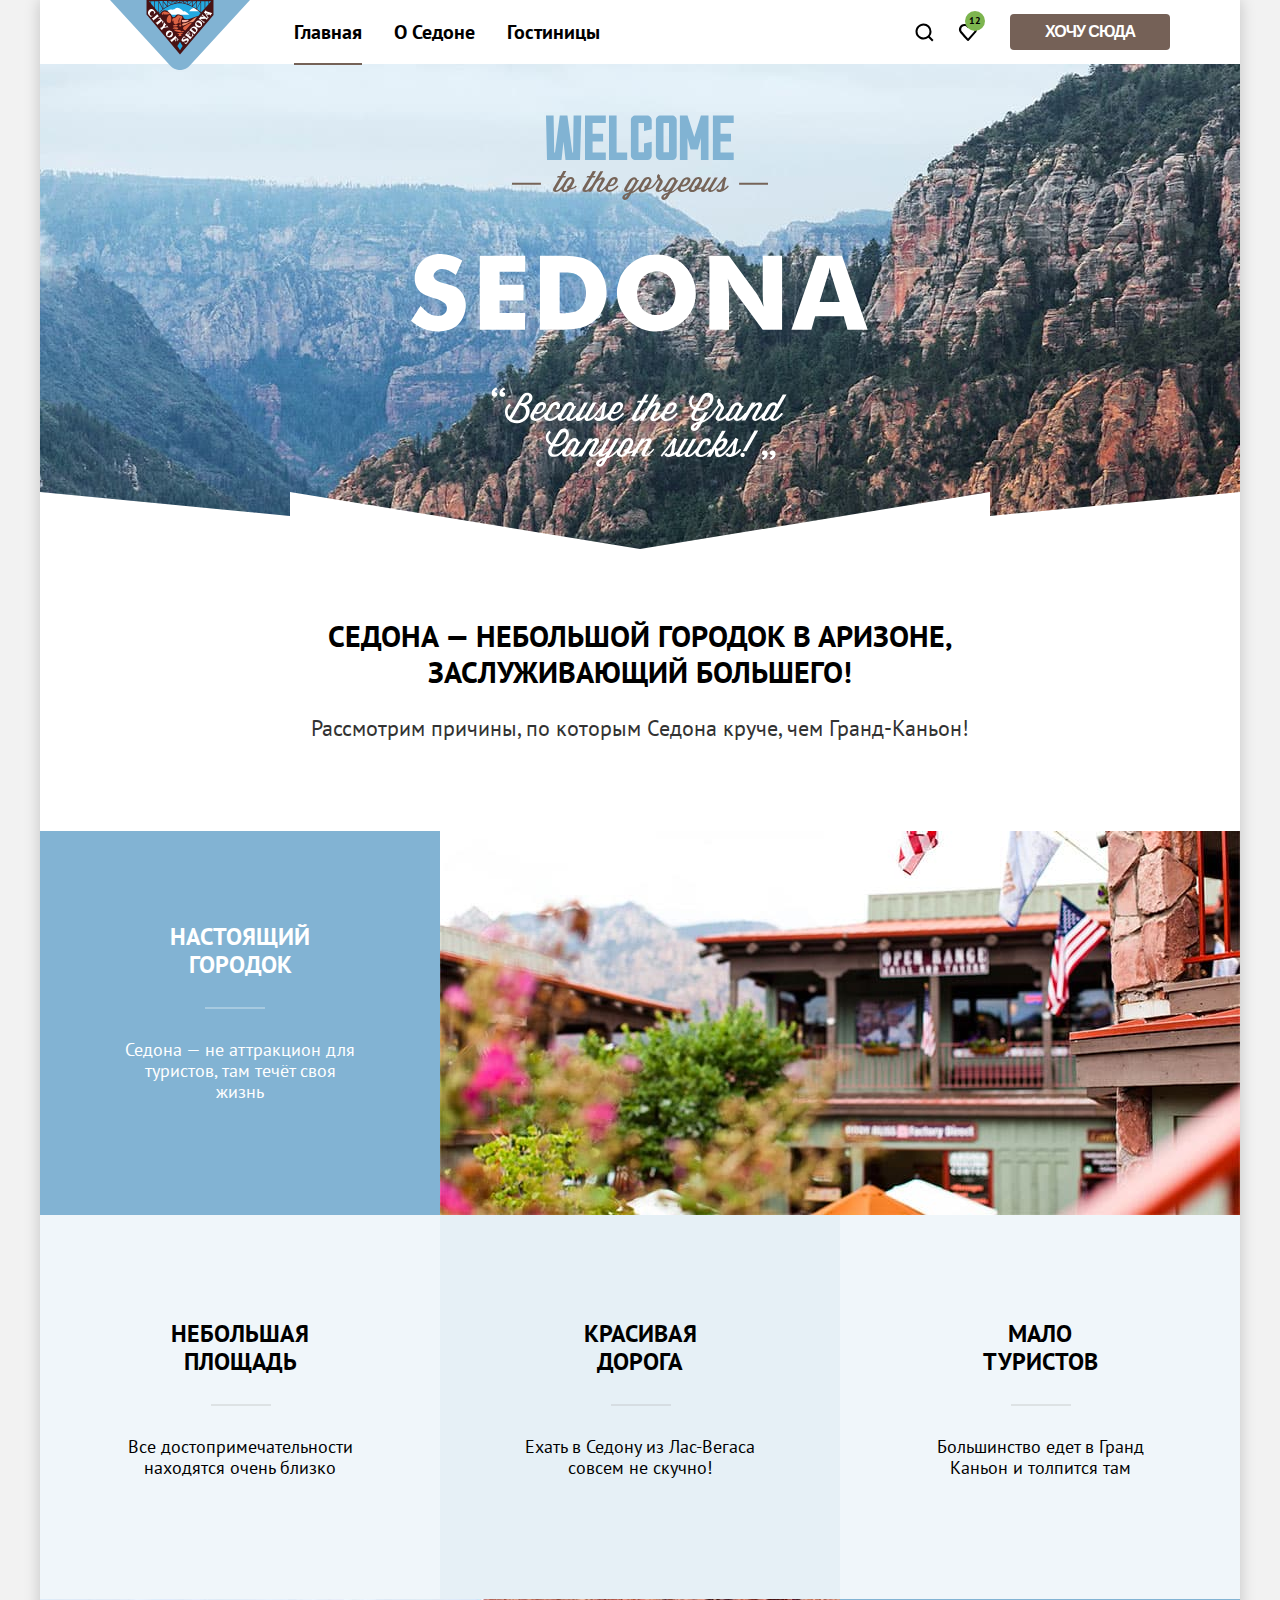
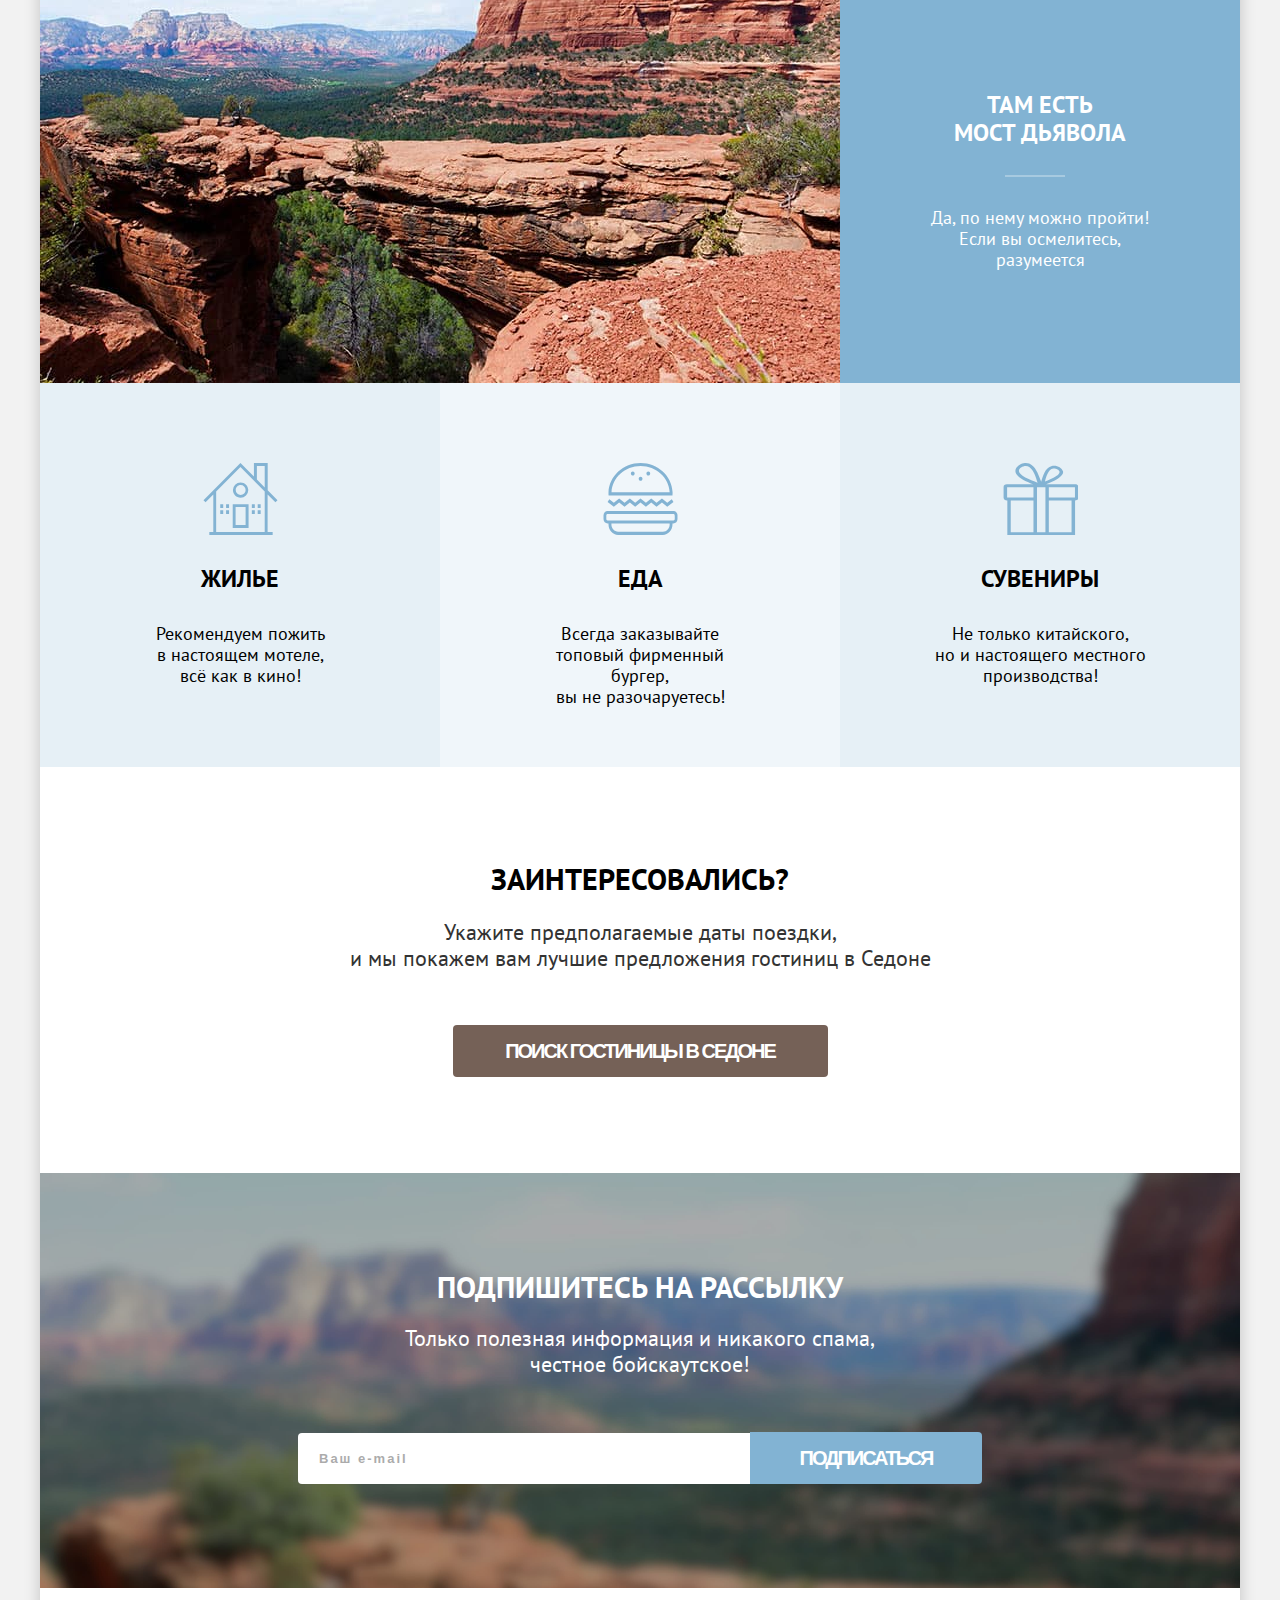
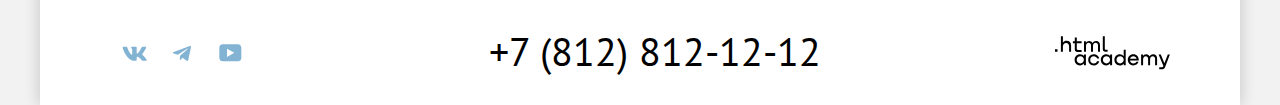
==== commit feb9108e: "add favorits count" ====
--- a/index.html
+++ b/index.html
@@ -46,6 +46,11 @@
               <a class="navigation-link navigation-favorits" href="#">
                 <span class="visually-hidden">
                   Избранное.
+                </span>
+                <span class="favorits-count flex">
+                  <p>
+                    12
+                  </p>
                 </span>
               </a>
             </li>
--- a/styles/styles.css
+++ b/styles/styles.css
@@ -209,6 +209,20 @@
   background-image: url("../images/navigation-favorits.svg");
   background-repeat: no-repeat;
   background-position: center;
+}
+
+.favorits-count {
+  position: absolute;
+  width: 20px;
+  height: 20px;
+  top: -1px;
+  left: 13px;
+  justify-content: center;
+  align-items: center;
+  font-size: 10px;
+  line-height: 10px;
+  background-color: #7db54f;
+  border-radius: 10px;
 }
 
 .navigation-button {
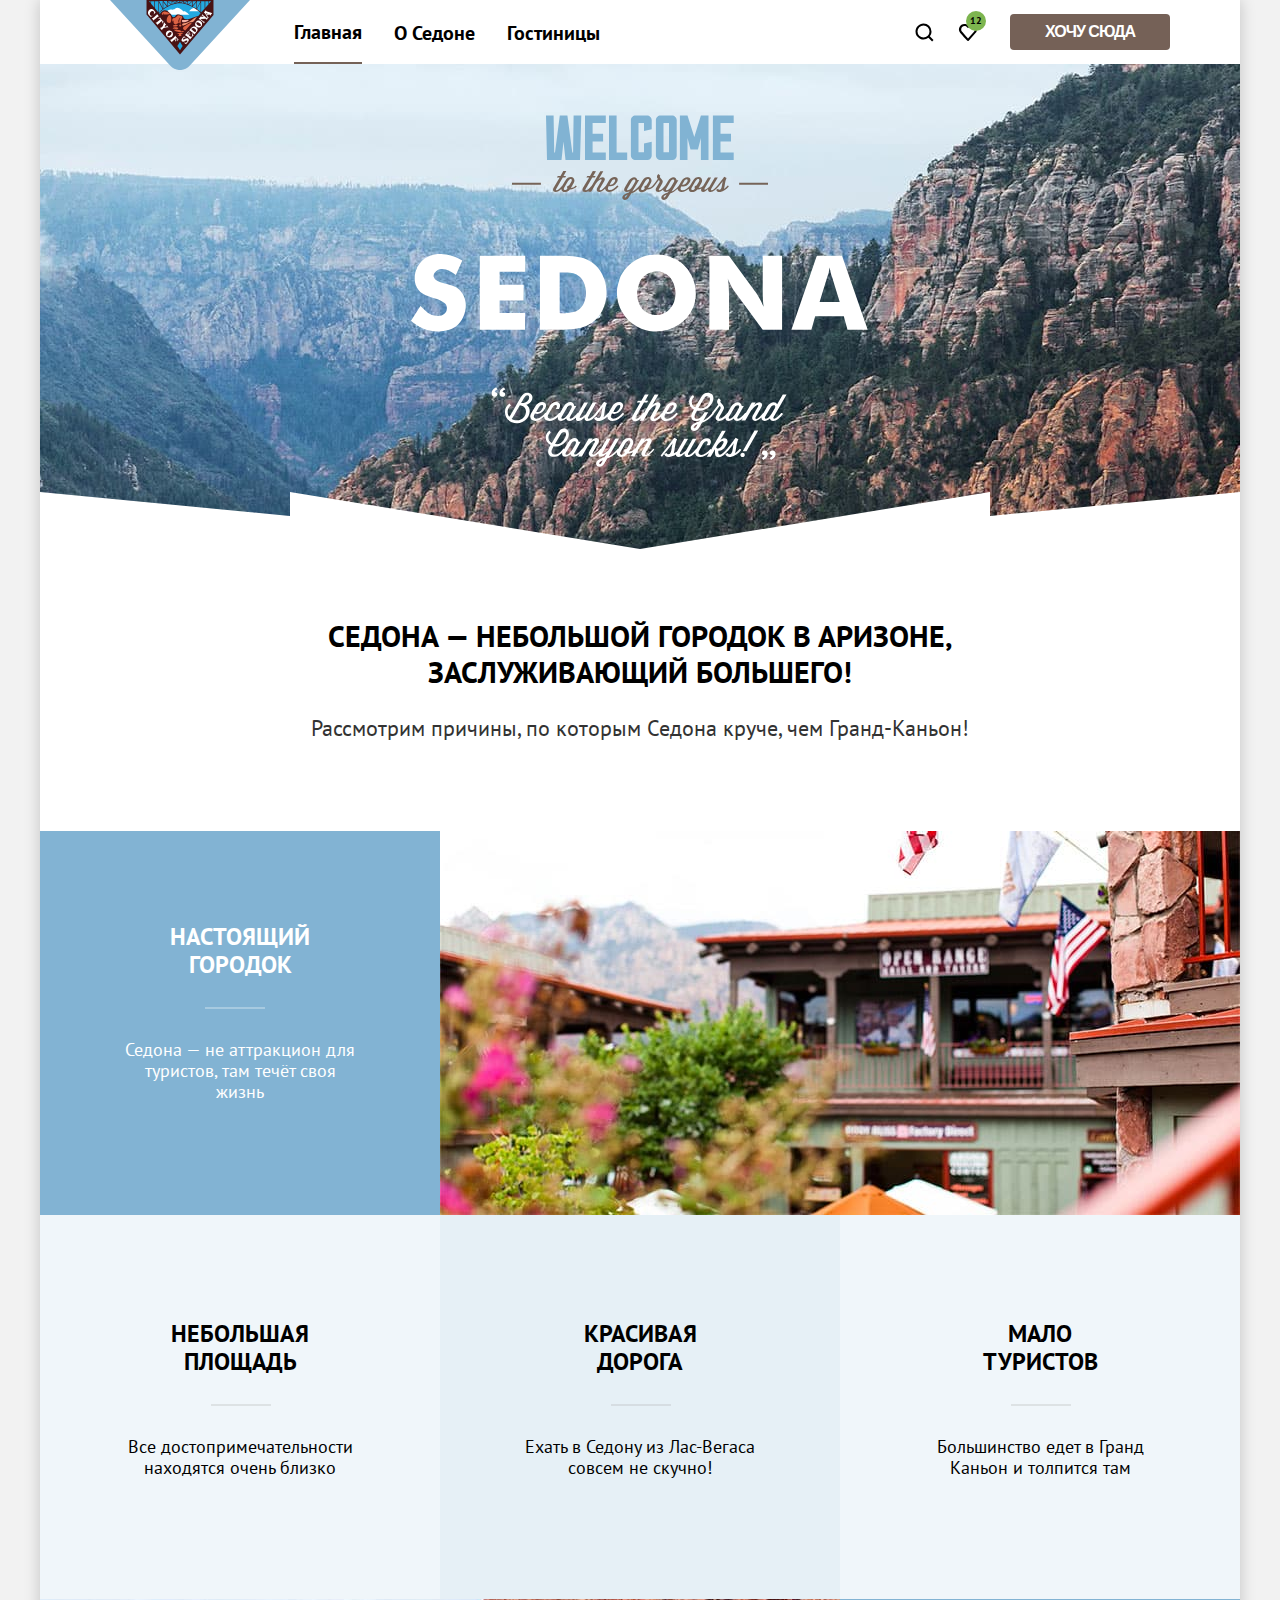
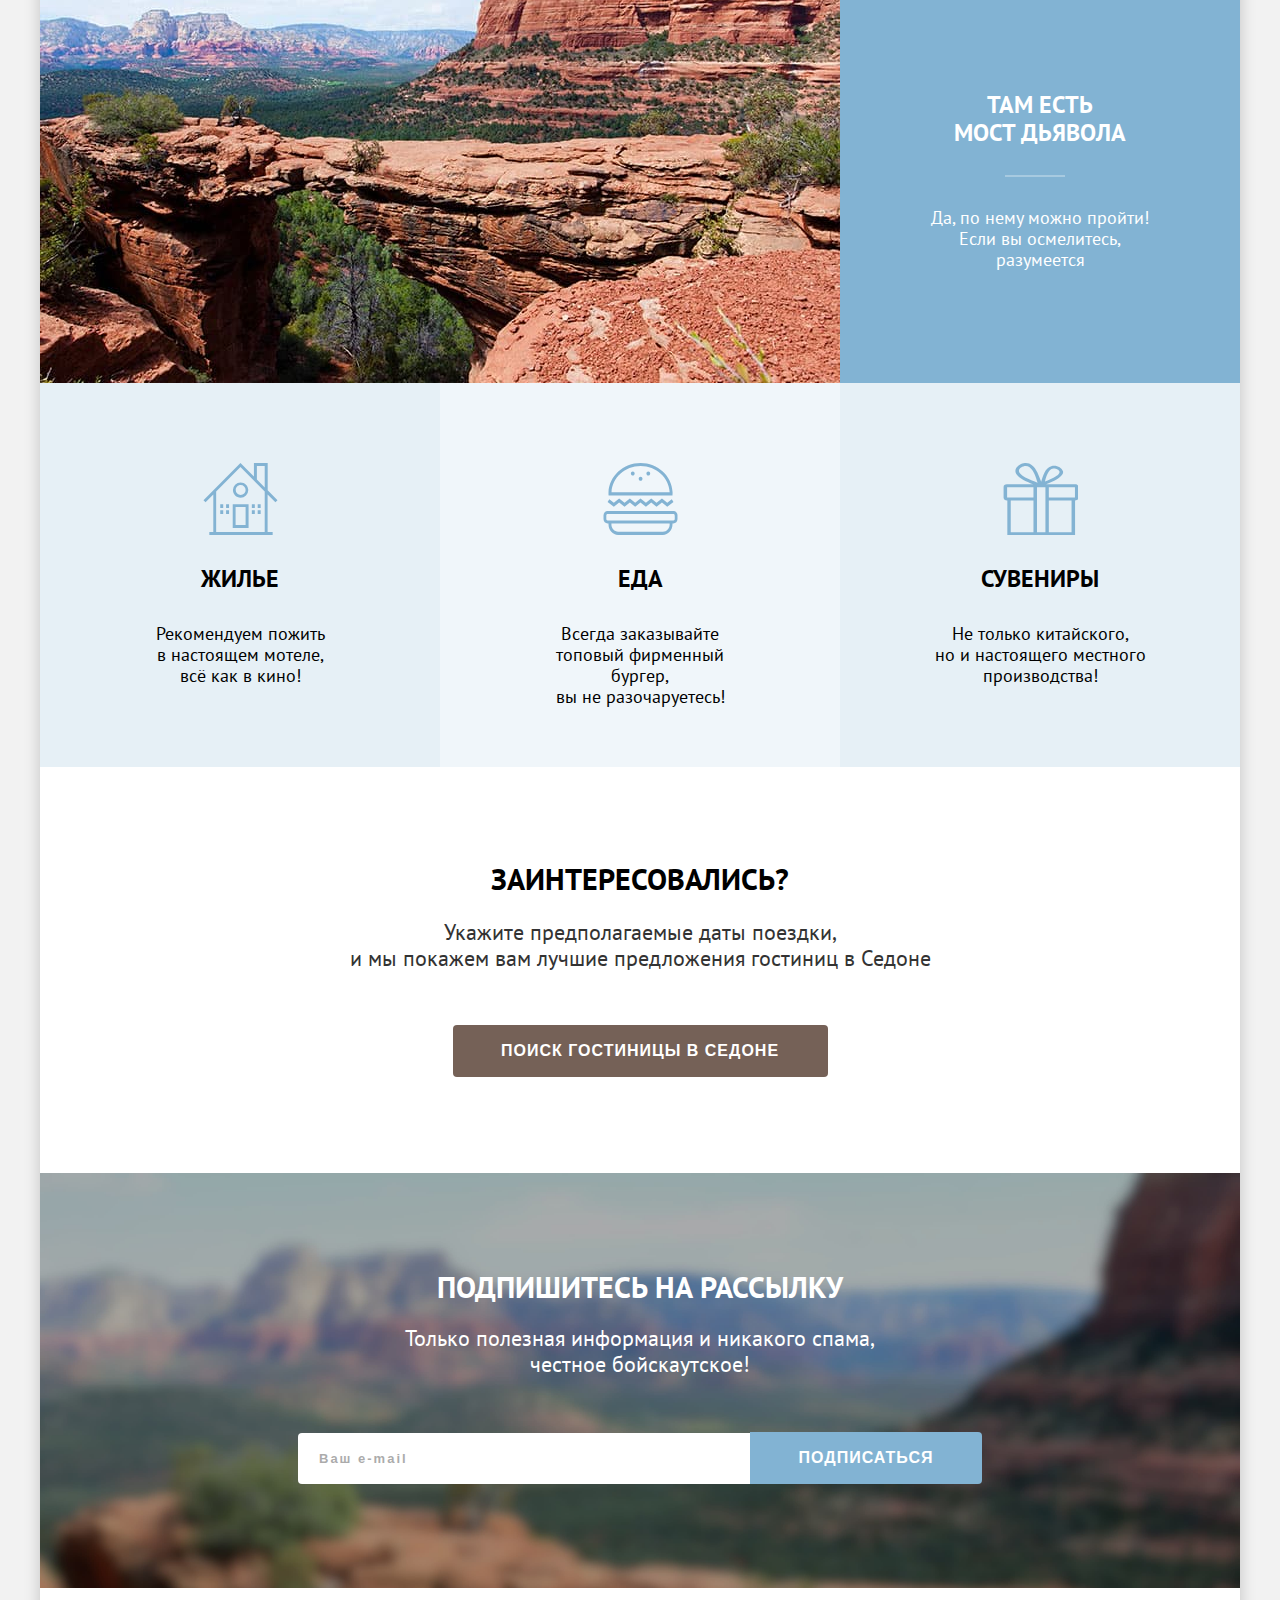
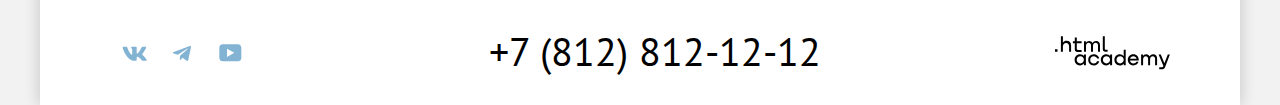
==== commit fdce8287: "re-build index, catalog, modal" ====
--- a/index.html
+++ b/index.html
@@ -48,7 +48,7 @@
                   Избранное.
                 </span>
                 <span class="favorits-count flex">
-                  <p>
+                  <p class="null">
                     12
                   </p>
                 </span>
@@ -101,28 +101,28 @@
                 alt="Недвижимость Седоны.">
             </li>
             <li class="advantages-item advantages-card advantages-card-center flex">
-                <h3 class="advantages-title bottom-grey null">
-                  Небольшая площадь
-                </h3>
-                <p class="advantages-description null">
-                  Все достопримечательности находятся очень близко
-                </p>
+              <h3 class="advantages-title bottom-grey null">
+                Небольшая площадь
+              </h3>
+              <p class="advantages-description null">
+                Все достопримечательности находятся очень близко
+              </p>
             </li>
             <li class="advantages-item advantages-card advantages-card-center flex">
-                <h3 class="advantages-title bottom-grey null">
-                  Красивая <br>дорога
-                </h3>
-                <p class="advantages-description null">
-                  Ехать в&nbsp;Седону из&nbsp;Лас-Вегаса совсем не&nbsp;скучно!
-                </p>
+              <h3 class="advantages-title bottom-grey null">
+                Красивая <br>дорога
+              </h3>
+              <p class="advantages-description null">
+                Ехать в&nbsp;Седону из&nbsp;Лас-Вегаса совсем не&nbsp;скучно!
+              </p>
             </li>
             <li class="advantages-item advantages-card advantages-card-center flex">
-                <h3 class="advantages-title bottom-grey null">
-                  Мало <br>туристов
-                </h3>
-                <p class="advantages-description null">
-                  Большинство едет в&nbsp;Гранд Каньон и&nbsp;толпится там
-                </p>
+              <h3 class="advantages-title bottom-grey null">
+                Мало <br>туристов
+              </h3>
+              <p class="advantages-description null">
+                Большинство едет в&nbsp;Гранд Каньон и&nbsp;толпится там
+              </p>
             </li>
             <li class="advantages-item flex">
               <img class="advantages-image" src="images/advantages-rocks.jpg" width="800" height="384"
@@ -281,46 +281,11 @@
                       Дата заезда
                     </label>
                     <input class="modal-form-date" name="modal-form-in" id="modal-form-in" type="text"
-                      placeholder="27 апреля 2020">
+                      placeholder="Укажите дату">
                     <button class="modal-date-button null flex" type="button">
                       <span class="visually-hidden">
                         Выбрать даты заезда.
                       </span>
-                      <svg width="16" height="15" aria-hidden="true" focusable="false" viewBox="0 0 16 15" fill="none"
-                        xmlns="http://www.w3.org/2000/svg">
-                        <path
-                          d="M5.75 10C6.05 10 6.25 9.8 6.25 9.5C6.25 9.2 6.05 9 5.75 9C5.45 9 5.25 9.2 5.25 9.5C5.25 9.8 5.45 10 5.75 10Z"
-                          fill="black" />
-                        <path
-                          d="M15 2H13V0H12V2H4V0H3V2H1C0.4 2 0 2.4 0 3V14C0 14.5 0.4 15 1 15H15C15.5 15 16 14.5 16 14V3C16 2.4 15.5 2 15 2ZM15 14H1V7H15V14ZM1 6V3H3V5H4V3H12V5H13V3H15V6H1Z"
-                          fill="black" />
-                        <path
-                          d="M8 10C8.3 10 8.5 9.8 8.5 9.5C8.5 9.2 8.3 9 8 9C7.7 9 7.5 9.2 7.5 9.5C7.5 9.8 7.7 10 8 10Z"
-                          fill="black" />
-                        <path
-                          d="M10.25 10C10.55 10 10.75 9.8 10.75 9.5C10.75 9.2 10.55 9 10.25 9C9.95 9 9.75 9.2 9.75 9.5C9.75 9.8 9.95 10 10.25 10Z"
-                          fill="black" />
-                        <path
-                          d="M5.75 11C5.45 11 5.25 11.2 5.25 11.5C5.25 11.8 5.45 12 5.75 12C6.05 12 6.25 11.8 6.25 11.5C6.25 11.2 6.05 11 5.75 11Z"
-                          fill="black" />
-                        <path d="M3.5 10C3.8 10 4 9.8 4 9.5C4 9.2 3.8 9 3.5 9C3.2 9 3 9.2 3 9.5C3 9.8 3.2 10 3.5 10Z"
-                          fill="black" />
-                        <path
-                          d="M3.5 11C3.2 11 3 11.2 3 11.5C3 11.8 3.2 12 3.5 12C3.8 12 4 11.8 4 11.5C4 11.2 3.8 11 3.5 11Z"
-                          fill="black" />
-                        <path
-                          d="M8 11C7.7 11 7.5 11.2 7.5 11.5C7.5 11.8 7.7 12 8 12C8.3 12 8.5 11.8 8.5 11.5C8.5 11.2 8.3 11 8 11Z"
-                          fill="black" />
-                        <path
-                          d="M10.25 11C9.95 11 9.75 11.2 9.75 11.5C9.75 11.8 9.95 12 10.25 12C10.55 12 10.75 11.8 10.75 11.5C10.75 11.2 10.55 11 10.25 11Z"
-                          fill="black" />
-                        <path
-                          d="M12.5 10C12.8 10 13 9.8 13 9.5C13 9.2 12.8 9 12.5 9C12.2 9 12 9.2 12 9.5C12 9.8 12.2 10 12.5 10Z"
-                          fill="black" />
-                        <path
-                          d="M12.5 11C12.2 11 12 11.2 12 11.5C12 11.8 12.2 12 12.5 12C12.8 12 13 11.8 13 11.5C13 11.2 12.8 11 12.5 11Z"
-                          fill="black" />
-                      </svg>
                     </button>
                   </p>
                   <span class="modal-subtext modal-subtext-attention">
@@ -332,46 +297,12 @@
                     <label class="modal-form-label flex" for="modal-form-out">
                       Дата выезда
                     </label>
-                    <input class="modal-form-date" name="modal-form-out" id="modal-form-out" type="text">
+                    <input class="modal-form-date" name="modal-form-out" id="modal-form-out" type="text"
+                      placeholder="Укажите дату">
                     <button class="modal-date-button null flex" type="button">
                       <span class="visually-hidden">
                         Выбрать даты выезда.
                       </span>
-                      <svg width="16" height="15" aria-hidden="true" focusable="false" viewBox="0 0 16 15" fill="none"
-                        xmlns="http://www.w3.org/2000/svg">
-                        <path
-                          d="M5.75 10C6.05 10 6.25 9.8 6.25 9.5C6.25 9.2 6.05 9 5.75 9C5.45 9 5.25 9.2 5.25 9.5C5.25 9.8 5.45 10 5.75 10Z"
-                          fill="black" />
-                        <path
-                          d="M15 2H13V0H12V2H4V0H3V2H1C0.4 2 0 2.4 0 3V14C0 14.5 0.4 15 1 15H15C15.5 15 16 14.5 16 14V3C16 2.4 15.5 2 15 2ZM15 14H1V7H15V14ZM1 6V3H3V5H4V3H12V5H13V3H15V6H1Z"
-                          fill="black" />
-                        <path
-                          d="M8 10C8.3 10 8.5 9.8 8.5 9.5C8.5 9.2 8.3 9 8 9C7.7 9 7.5 9.2 7.5 9.5C7.5 9.8 7.7 10 8 10Z"
-                          fill="black" />
-                        <path
-                          d="M10.25 10C10.55 10 10.75 9.8 10.75 9.5C10.75 9.2 10.55 9 10.25 9C9.95 9 9.75 9.2 9.75 9.5C9.75 9.8 9.95 10 10.25 10Z"
-                          fill="black" />
-                        <path
-                          d="M5.75 11C5.45 11 5.25 11.2 5.25 11.5C5.25 11.8 5.45 12 5.75 12C6.05 12 6.25 11.8 6.25 11.5C6.25 11.2 6.05 11 5.75 11Z"
-                          fill="black" />
-                        <path d="M3.5 10C3.8 10 4 9.8 4 9.5C4 9.2 3.8 9 3.5 9C3.2 9 3 9.2 3 9.5C3 9.8 3.2 10 3.5 10Z"
-                          fill="black" />
-                        <path
-                          d="M3.5 11C3.2 11 3 11.2 3 11.5C3 11.8 3.2 12 3.5 12C3.8 12 4 11.8 4 11.5C4 11.2 3.8 11 3.5 11Z"
-                          fill="black" />
-                        <path
-                          d="M8 11C7.7 11 7.5 11.2 7.5 11.5C7.5 11.8 7.7 12 8 12C8.3 12 8.5 11.8 8.5 11.5C8.5 11.2 8.3 11 8 11Z"
-                          fill="black" />
-                        <path
-                          d="M10.25 11C9.95 11 9.75 11.2 9.75 11.5C9.75 11.8 9.95 12 10.25 12C10.55 12 10.75 11.8 10.75 11.5C10.75 11.2 10.55 11 10.25 11Z"
-                          fill="black" />
-                        <path
-                          d="M12.5 10C12.8 10 13 9.8 13 9.5C13 9.2 12.8 9 12.5 9C12.2 9 12 9.2 12 9.5C12 9.8 12.2 10 12.5 10Z"
-                          fill="black" />
-                        <path
-                          d="M12.5 11C12.2 11 12 11.2 12 11.5C12 11.8 12.2 12 12.5 12C12.8 12 13 11.8 13 11.5C13 11.2 12.8 11 12.5 11Z"
-                          fill="black" />
-                      </svg>
                     </button>
                   </p>
                   <span class="modal-subtext">
--- a/styles/styles.css
+++ b/styles/styles.css
@@ -103,9 +103,10 @@
 
 .page-button {
   font-weight: 700;
-  font-size: 20px;
+  font-size: 16px;
   color: #ffffff;
   line-height: 36px;
+  letter-spacing: -1px;
   text-transform: uppercase;
   border-radius: 4px;
   border: none;
@@ -153,10 +154,11 @@
 
 .page-header-link {
   position: absolute;
+  top: 0;
 }
 
 .navigation {
-  margin-left: 168px;
+  margin-left: 184px;
   flex-grow: 1;
   justify-content: space-between;
 }
@@ -169,43 +171,45 @@
 
 .navigation-item {
   position: relative;
+  margin-right: 32px;
 }
 
 .navigation-link {
   display: block;
-  padding: 20px 16px;
+  padding-top: 20px;
+  padding-bottom: 18px;
   color: #000000;
   text-decoration: none;
 }
 
-/* .navigation-link-current {
-  padding-bottom: 20px;
+.navigation-link-current {
   border-bottom: 2px solid #756257;
-} */
-
-.navigation-link-current::after {
-  width: 68px;
-  position: absolute;
-  bottom: -1px;
-  left: 16px;
-  content: "";
-  border-bottom: solid 2px #756257;
 }
 
 .navigation-user .navigation-link {
-  min-width: 16px;
+  min-width: 22px;
   min-height: 22px;
 }
 
+.navigation-user .navigation-item:last-of-type {
+  margin-right: 0;
+}
+
+.navigation-user .navigation-item:not(:last-of-type) {
+  margin-right: 31px;
+}
+
+.navigation-user .navigation-item:first-of-type {
+  margin-right: 22px;
+}
+
 .navigation-search {
-  margin-right: 12px;
   background-image: url("../images/navigation-search.svg");
   background-repeat: no-repeat;
   background-position: center;
 }
 
 .navigation-favorits {
-  margin-right: 26px;
   background-image: url("../images/navigation-favorits.svg");
   background-repeat: no-repeat;
   background-position: center;
@@ -215,8 +219,8 @@
   position: absolute;
   width: 20px;
   height: 20px;
-  top: -1px;
-  left: 13px;
+  top: -2px;
+  left: 9px;
   justify-content: center;
   align-items: center;
   font-size: 10px;
@@ -229,7 +233,6 @@
   width: 160px;
   padding: 0 16px;
   font-size: 16px;
-  letter-spacing: -1px;
 }
 
 /* MAIN*/
@@ -426,7 +429,7 @@
   width: 375px;
   margin: 0 auto;
   padding: 8px 20px;
-  letter-spacing: -2px;
+  letter-spacing: 1px;
 }
 
 /* SUBSCRIBE */
@@ -476,7 +479,7 @@
   width: 232px;
   padding: 8px 30px;
   border-radius: 0 4px 4px 0;
-  letter-spacing: -2px;
+  letter-spacing: 1px;
 }
 
 /*FOOTER*/
@@ -565,6 +568,7 @@
   color: #ffffff;
   background-image: url("../images/catalog-background.jpg");
   background-repeat: no-repeat;
+  background-size: cover;
 }
 
 .catalog-title {
@@ -633,7 +637,7 @@
 }
 
 .catalog-grouped:not(:last-of-type) {
-  margin-right: 70px;
+  margin-right: 68px;
 }
 
 .catalog-legend {
@@ -641,6 +645,7 @@
   font-weight: 700;
   font-size: 20px;
   line-height: 24px;
+  text-transform: capitalize;
 }
 
 .catalog-list {
@@ -706,11 +711,11 @@
 }
 
 .catalog-range-fields {
-  margin-bottom: 36px;
+  margin-bottom: 44px;
 }
 
 .catalog-range-input {
-  width: 143px;
+  width: 140px;
   height: 48px;
   padding: 12px 20px;
   font-weight: 700;
@@ -723,7 +728,7 @@
 }
 
 .catalog-range-input:first-of-type {
-  margin-right: 2px;
+  margin-right: 3px;
 }
 
 .catalog-range-input:focus {
@@ -749,6 +754,10 @@
 
 .radius-right {
   border-radius: 0 4px 4px 0;
+}
+
+.range {
+  padding-left: 11px;
 }
 
 .range-scale {
@@ -759,7 +768,7 @@
 
 .range-bar {
   position: absolute;
-  width: 200px;
+  width: 206px;
   height: 4px;
   background-color: #ffffff;
 }
@@ -794,15 +803,17 @@
 
 .catalog-button-submit {
   margin-bottom: 32px;
-  padding: 8px 50px;
+  padding: 8px 54px;
   font-size: 16px;
   line-height: 20px;
+  letter-spacing: -2px;
 }
 
 .catalog-button-reset {
   padding: 8px 50px;
   font-size: 16px;
   line-height: 20px;
+  letter-spacing: -2px;
   background-color: transparent;
 }
 
@@ -831,22 +842,26 @@
 }
 
 .result-navigation {
-  justify-content: space-between;
   align-items: center;
 }
 
-.result-navigation-count {
+.result-navigation-quantity {
+  margin-right: 201px;
   font-weight: 700;
   font-size: 30px;
   color: #000000;
   line-height: 36px;
   text-transform: uppercase;
-
 }
 
 .result-navigation-select {
-  width: 292px;
-  padding: 14px 20px;
+  all: unset;
+  width: 248px;
+  margin-right: auto;
+  padding: 12px 20px;
+  background-image: url(../images/arrow_select.svg);
+  background-repeat: no-repeat;
+  background-position: 93% 50%;
   border: 2px solid #e5e5e5;
   border-radius: 4px;
 }
@@ -896,8 +911,8 @@
 }
 
 .result-navigation-link {
-  width: 48px;
-  height: 48px;
+  width: 44px;
+  height: 44px;
   justify-content: center;
   align-items: center;
   text-decoration: none;
@@ -907,12 +922,14 @@
   grid-template-columns: repeat(3, 340px);
   gap: 20px;
   padding-top: 40px;
-  padding-bottom: 40px;
+  padding-bottom: 38px;
+  margin-bottom: 38px;
+  border-bottom: 1px solid #e6e6e6;
 }
 
 .accommodation-card {
   min-height: 438px;
-  padding: 20px;
+  padding: 18px;
   border: 1px solid #e6e6e6;
   border-radius: 4px;
 }
@@ -936,7 +953,8 @@
 
 .hotel-rank {
   grid-template-columns: 140px 140px;
-  gap: 20px;
+  grid-template-rows: auto 37px 37px;
+  gap: 16px 20px;
 }
 
 .accommodation-type {
@@ -969,14 +987,24 @@
   color: #ffffff4d;
 }
 
-.accommodation-stars {
+.accommodation-stars-list {
   list-style: none;
+  align-items: center;
+}
+
+.accommodation-stars-item:not(:last-of-type) {
+  margin-right: 5px;
 }
 
 .accommodation-rating {
+  justify-content: center;
+  align-items: center;
   line-height: 20px;
+  letter-spacing: -1px;
   text-align: center;
   text-transform: uppercase;
+  background: #F2F2F2;
+  border-radius: 4px;
 }
 
 .pagination {
@@ -1023,6 +1051,10 @@
 .pagination-link-empty {
   color: #000000;
   background-color: transparent;
+}
+
+.subscribe-catalog {
+  padding: 118px 0 104px;
 }
 
 /* MODAL-WINDOW */
@@ -1099,6 +1131,7 @@
 }
 
 .modal-form-field {
+  position: relative;
   margin-bottom: 4px;
 }
 
@@ -1112,7 +1145,7 @@
 }
 
 .modal-form-date {
-  width: 384px;
+  width: 440px;
   padding: 12px 20px;
   font-weight: 700;
   font-size: 18px;
@@ -1120,26 +1153,48 @@
   color: #000000;
   background-color: #f2f2f2;
   border: none;
-  border-radius: 4px 0 0 4px;
+  border-radius: 4px;
 }
 
 .modal-form-date::-webkit-input-placeholder {
   color: #000000;
+  opacity: 0.6;
 }
 
 .modal-form-date:-moz-placeholder {
   color: #000000;
+  opacity: 0.6;
+}
+
+.modal-form-date::placeholder {
+  opacity: 0.6;
+}
+
+.modal-form-date:focus {
+  outline: 2px solid #82b3d3;
 }
 
 .modal-date-button {
+  position: absolute;
+  top: 1px;
+  right: 1px;
   width: 46px;
-  height: 48px;
+  height: 46px;
   align-items: center;
   justify-content: center;
+  background-image: url("../images/calendar.svg");
+  background-repeat: no-repeat;
+  background-position: center;
   background-color: #f2f2f2;
   border: none;
   border-radius: 0 4px 4px 0;
 }
+
+.modal-date-button:active,
+.modal-date-button:focus {
+  outline: none;
+}
+
 
 .modal-subtext {
   display: block;
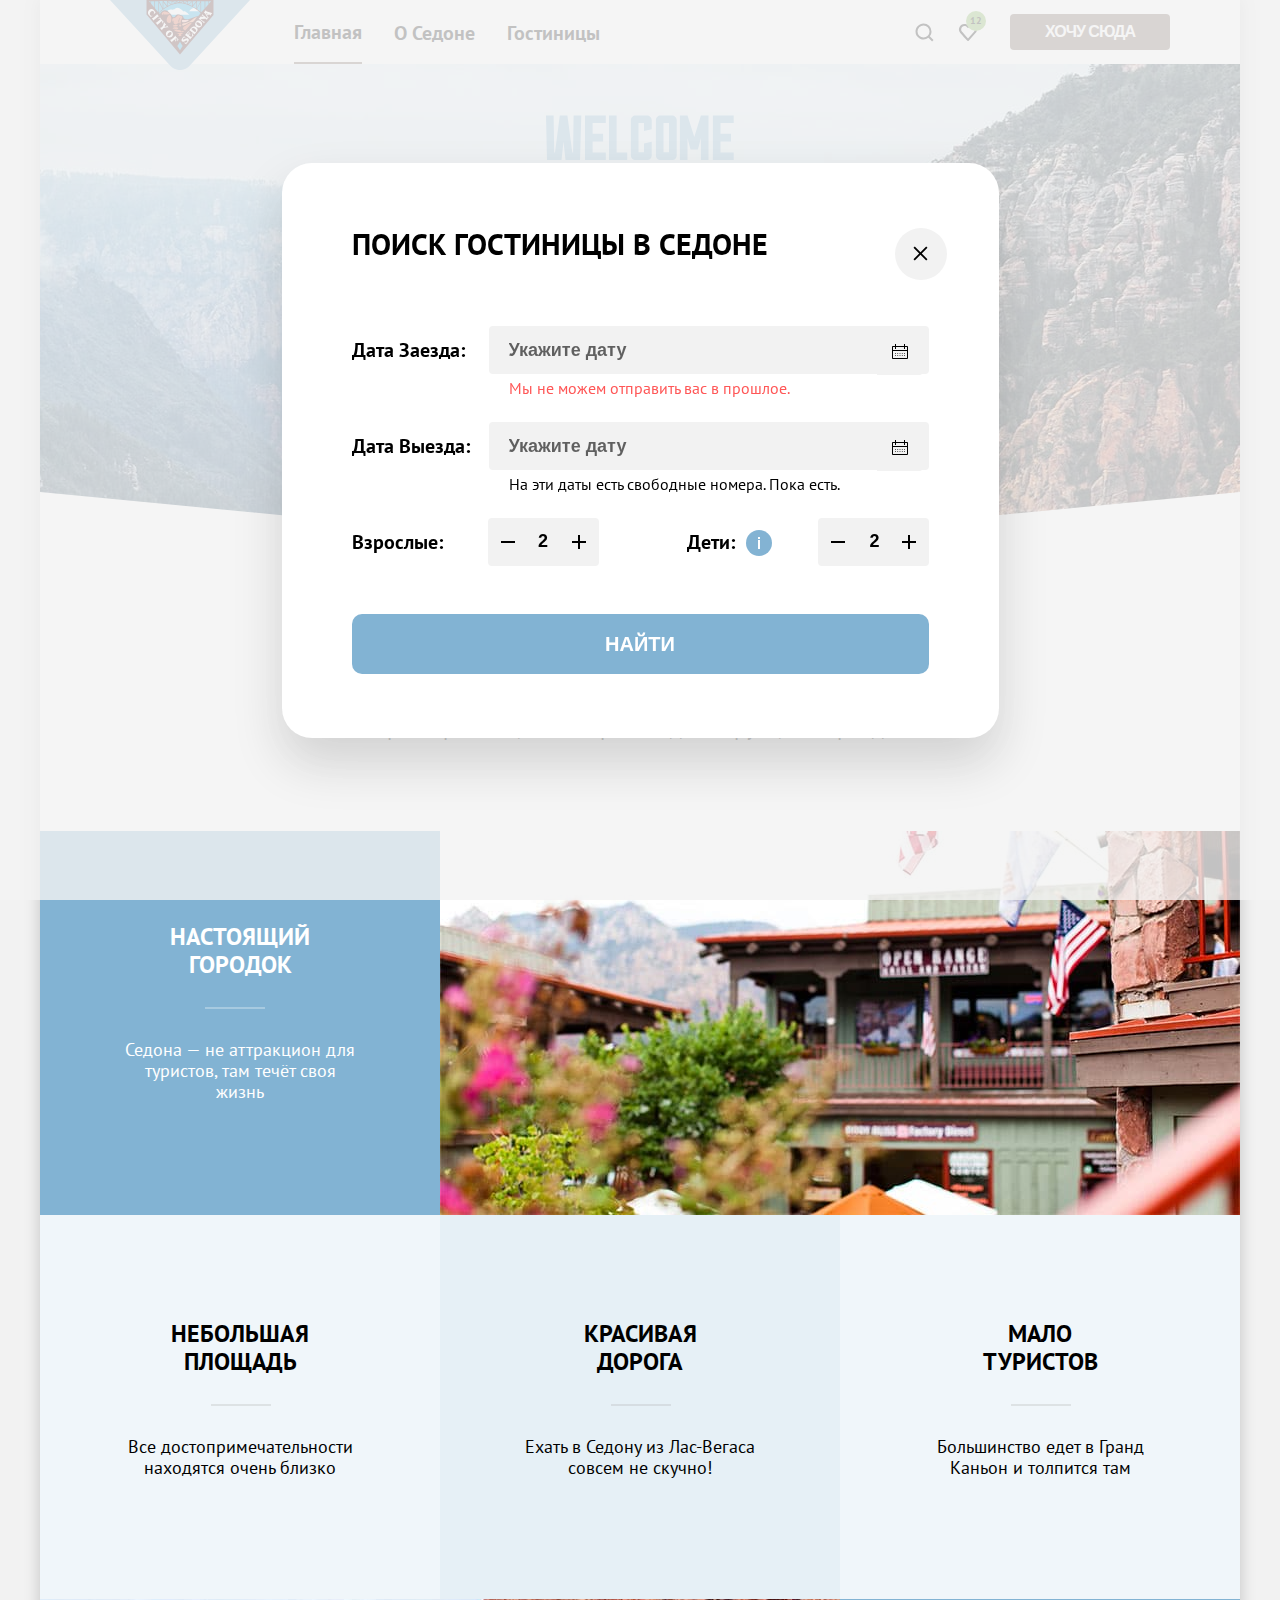
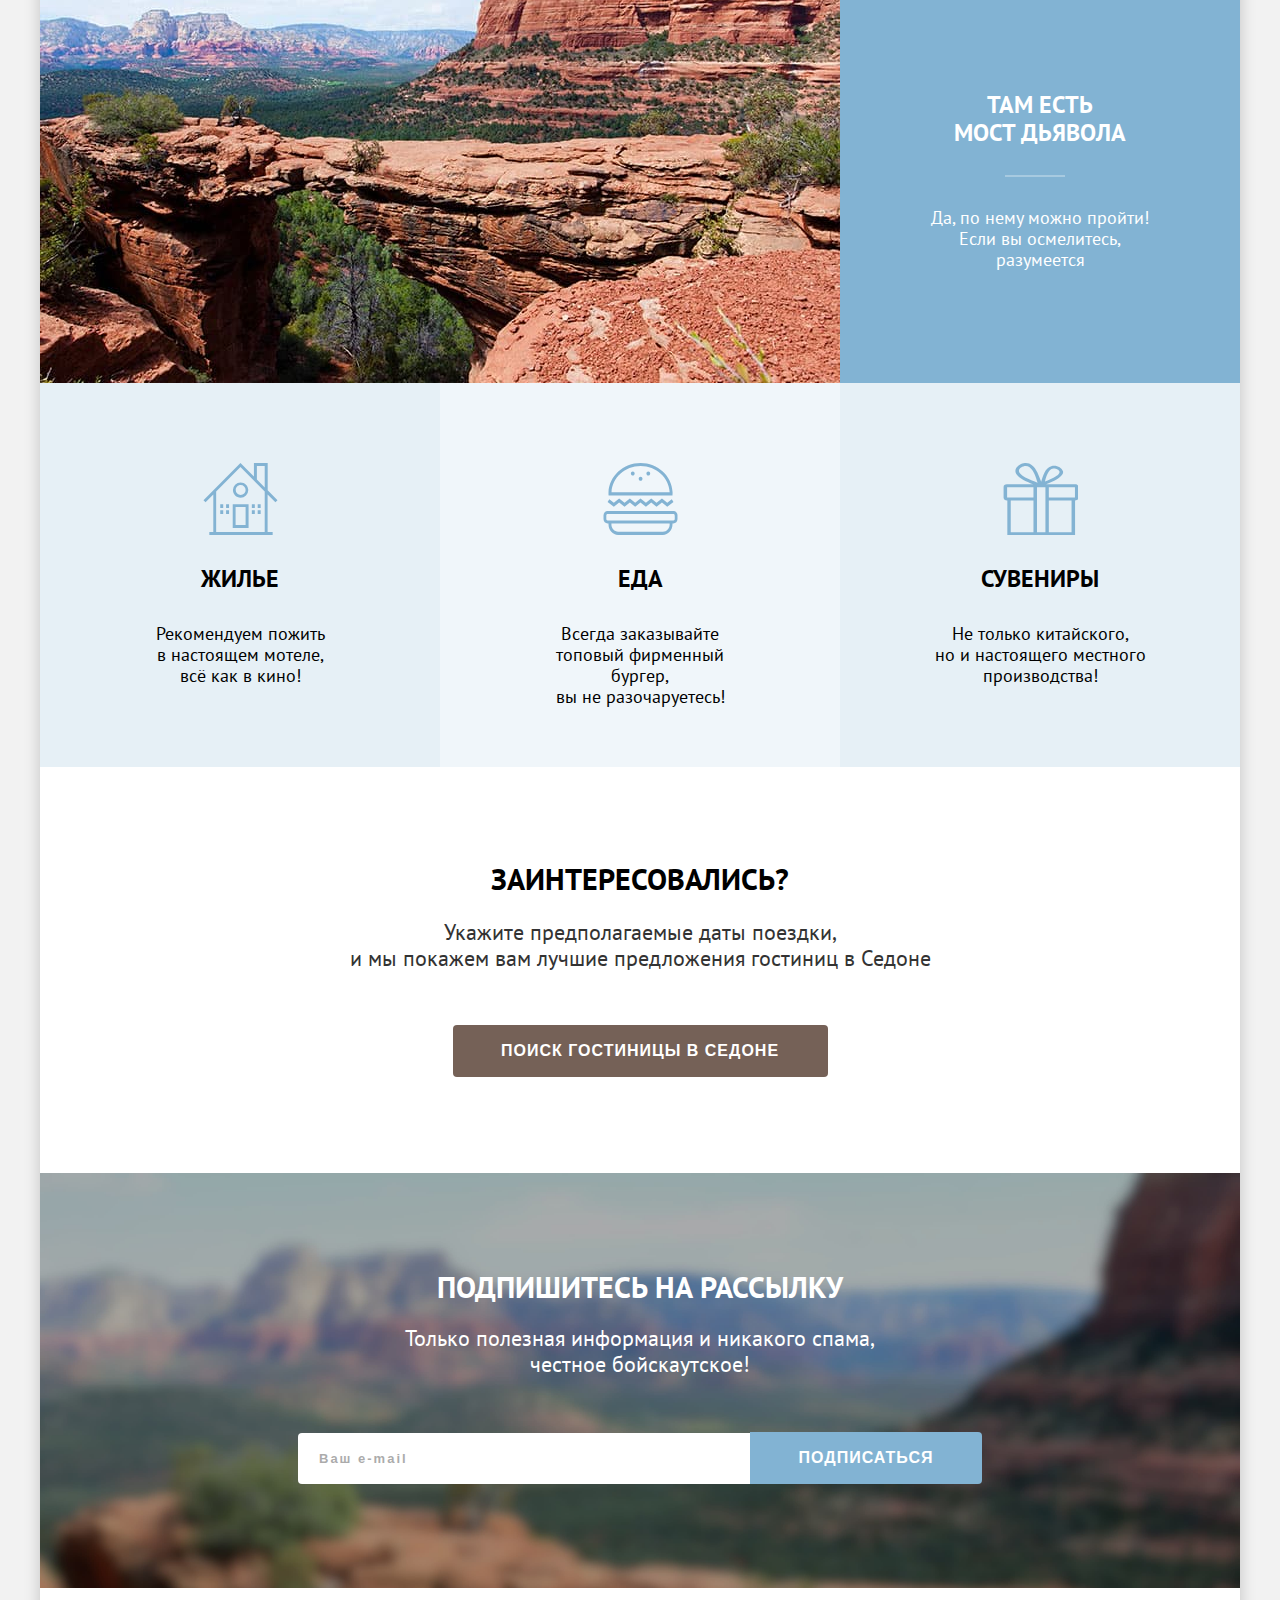
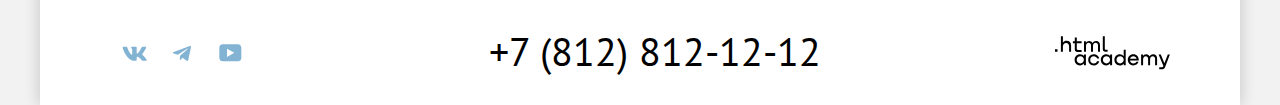
==== commit c792493f: "re-build modal window" ====
--- a/index.html
+++ b/index.html
@@ -270,15 +270,15 @@
             </svg>
           </button>
           <section class="modal-content">
-            <h2 class="modal-title section-text">
+            <h2 class="modal-title section-text null">
               Поиск гостиницы в&nbsp;Седоне
             </h2>
             <form class="modal-form" action="https://echo.htmlacademy.ru/" method="post">
-              <ul class="modal-form-list null">
+              <ul class="modal-form-list modal-first-list null">
                 <li class="modal-form-item">
                   <p class="modal-form-field flex null">
                     <label class="modal-form-label flex" for="modal-form-in">
-                      Дата заезда
+                      Дата заезда:
                     </label>
                     <input class="modal-form-date" name="modal-form-in" id="modal-form-in" type="text"
                       placeholder="Укажите дату">
@@ -295,7 +295,7 @@
                 <li class="modal-form-item">
                   <p class="modal-form-field flex null">
                     <label class="modal-form-label flex" for="modal-form-out">
-                      Дата выезда
+                      Дата выезда:
                     </label>
                     <input class="modal-form-date" name="modal-form-out" id="modal-form-out" type="text"
                       placeholder="Укажите дату">
@@ -314,7 +314,7 @@
                 <li class="modal-form-item">
                   <p class="modal-form-group flex null">
                     <label class="modal-form-label flex" for="modal-form-adults">
-                      Взрослые
+                      Взрослые:
                     </label>
                     <button class="modal-button modal-button-minus null flex" type="button">
                       <span class="visually-hidden">
@@ -341,8 +341,8 @@
                 <li class="modal-form-item">
                   <p class="modal-form-group flex null">
                     <span class="modal-form-label modal-label-icon flex">
-                      <label class="modal-form-label flex" for="modal-form-kids">
-                        Дети
+                      <label class="modal-form-label modal-form-kids flex" for="modal-form-kids">
+                        Дети:
                       </label>
                     </span>
                     <span class="modal-tooltip">
--- a/styles/styles.css
+++ b/styles/styles.css
@@ -1012,15 +1012,14 @@
 }
 
 .pagination-link {
-  display: block;
   width: 60px;
   height: 60px;
-  padding-top: 11.36px;
+  justify-content: center;
+  align-items: center;
   font-weight: 700;
   font-size: 20px;
   line-height: 36px;
   color: #ffffff;
-  text-align: center;
   text-decoration: none;
   background-color: #82b3d3;
   border-radius: 4px;
@@ -1081,8 +1080,8 @@
 
 .modal-close {
   position: absolute;
-  top: 90px;
-  right: 64px;
+  top: 65px;
+  right: 52px;
   width: 52px;
   height: 52px;
   justify-content: center;
@@ -1102,7 +1101,8 @@
 }
 
 .modal-title {
-  margin-bottom: 64px;
+  margin-bottom: 65px;
+  line-height: 34px;
 }
 
 .modal-form-list {
@@ -1118,7 +1118,7 @@
   margin-bottom: 48px;
 }
 
-.modal-form-item:not(:last-of-type) {
+.modal-first-list .modal-form-item:first-of-type  {
   margin-bottom: 23px;
 }
 
@@ -1142,6 +1142,10 @@
   font-size: 20px;
   line-height: 24px;
   text-transform: capitalize;
+}
+
+.modal-form-kids {
+  padding-left: 5px;
 }
 
 .modal-form-date {
@@ -1176,8 +1180,8 @@
 
 .modal-date-button {
   position: absolute;
-  top: 1px;
-  right: 1px;
+  top: 3px;
+  right: 6px;
   width: 46px;
   height: 46px;
   align-items: center;
@@ -1195,7 +1199,6 @@
   outline: none;
 }
 
-
 .modal-subtext {
   display: block;
   width: 440px;
@@ -1230,6 +1233,7 @@
   width: 31px;
   height: 48px;
   font-weight: 700;
+  font-size: 18px;
   line-height: 20px;
   text-align: center;
   background-color: #f2f2f2;
@@ -1261,8 +1265,8 @@
 
 .modal-tooltip {
   position: absolute;
-  top: 11px;
-  left: 60px;
+  top: 12px;
+  left: 64px;
   width: 26px;
   height: 26px;
 }
@@ -1315,5 +1319,5 @@
 }
 
 .modal-container-close {
-  display: none;
-}
+  /* display: none; */
+}
